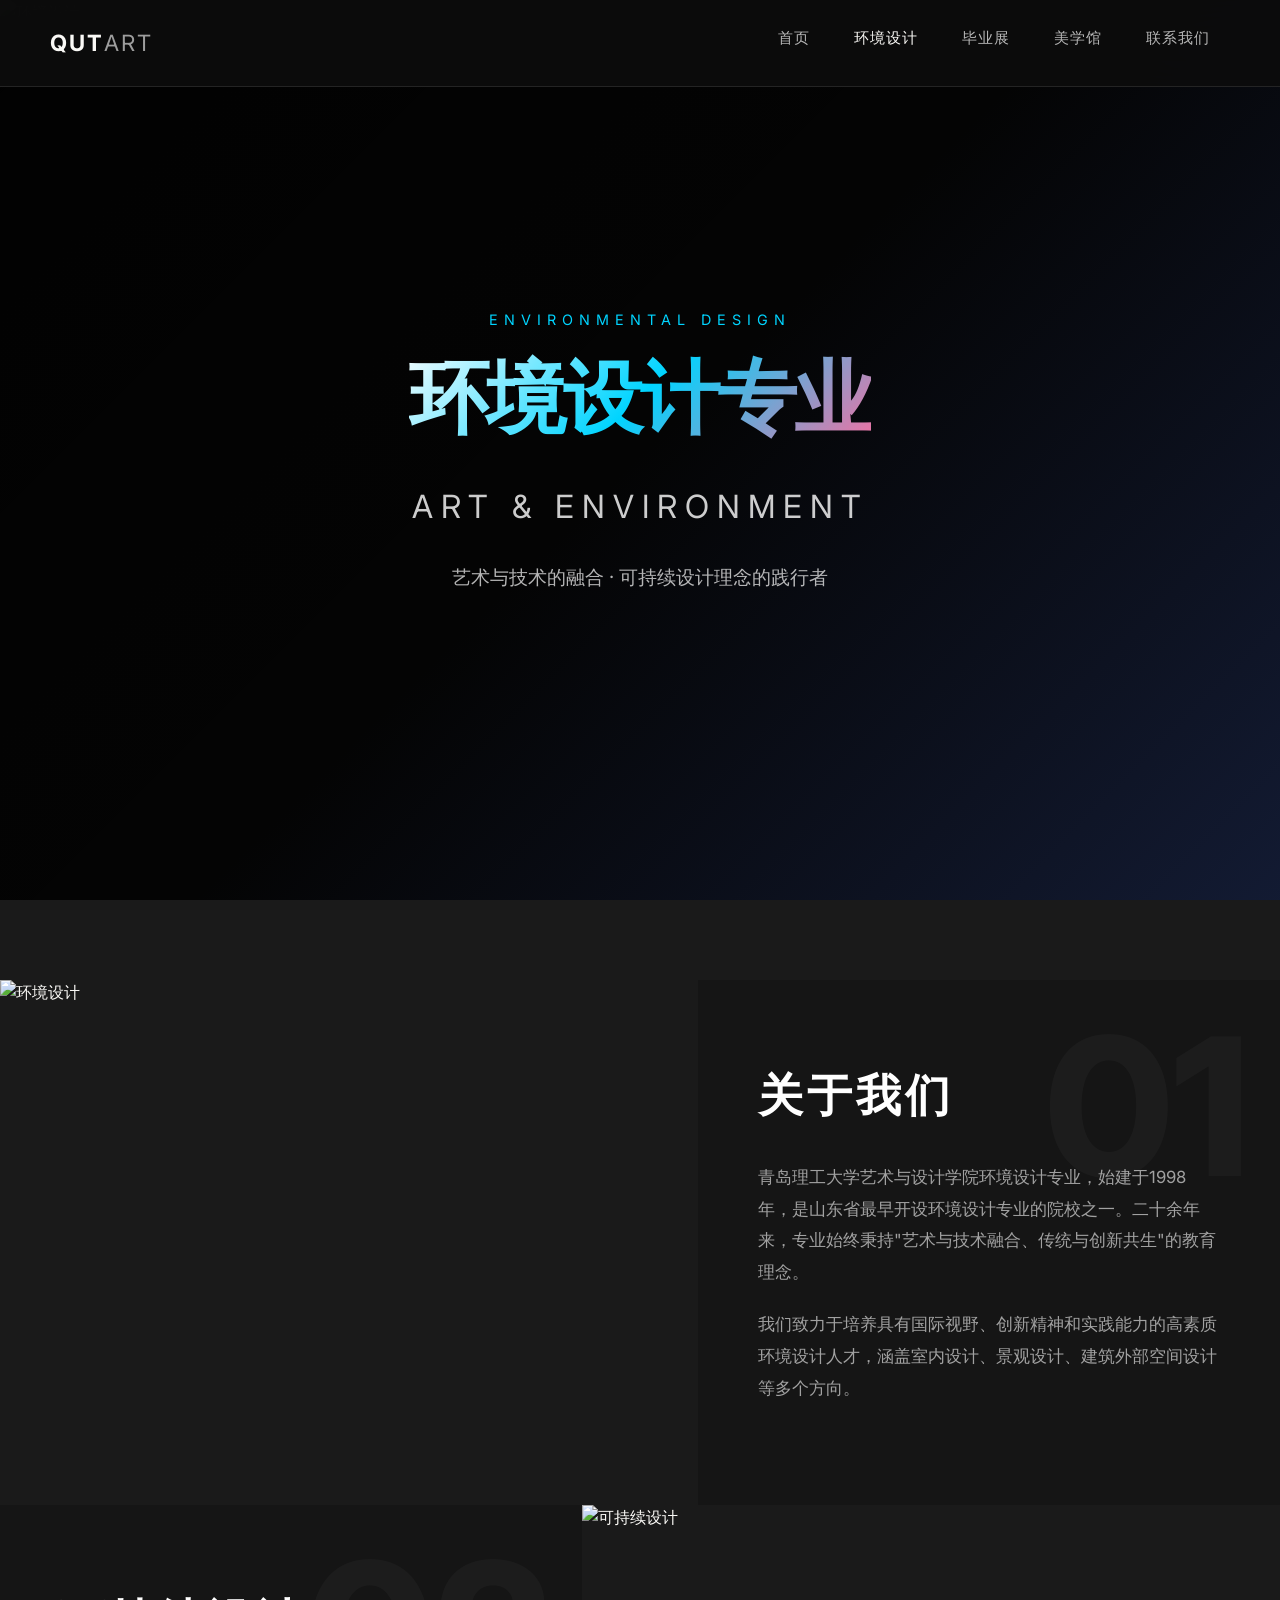
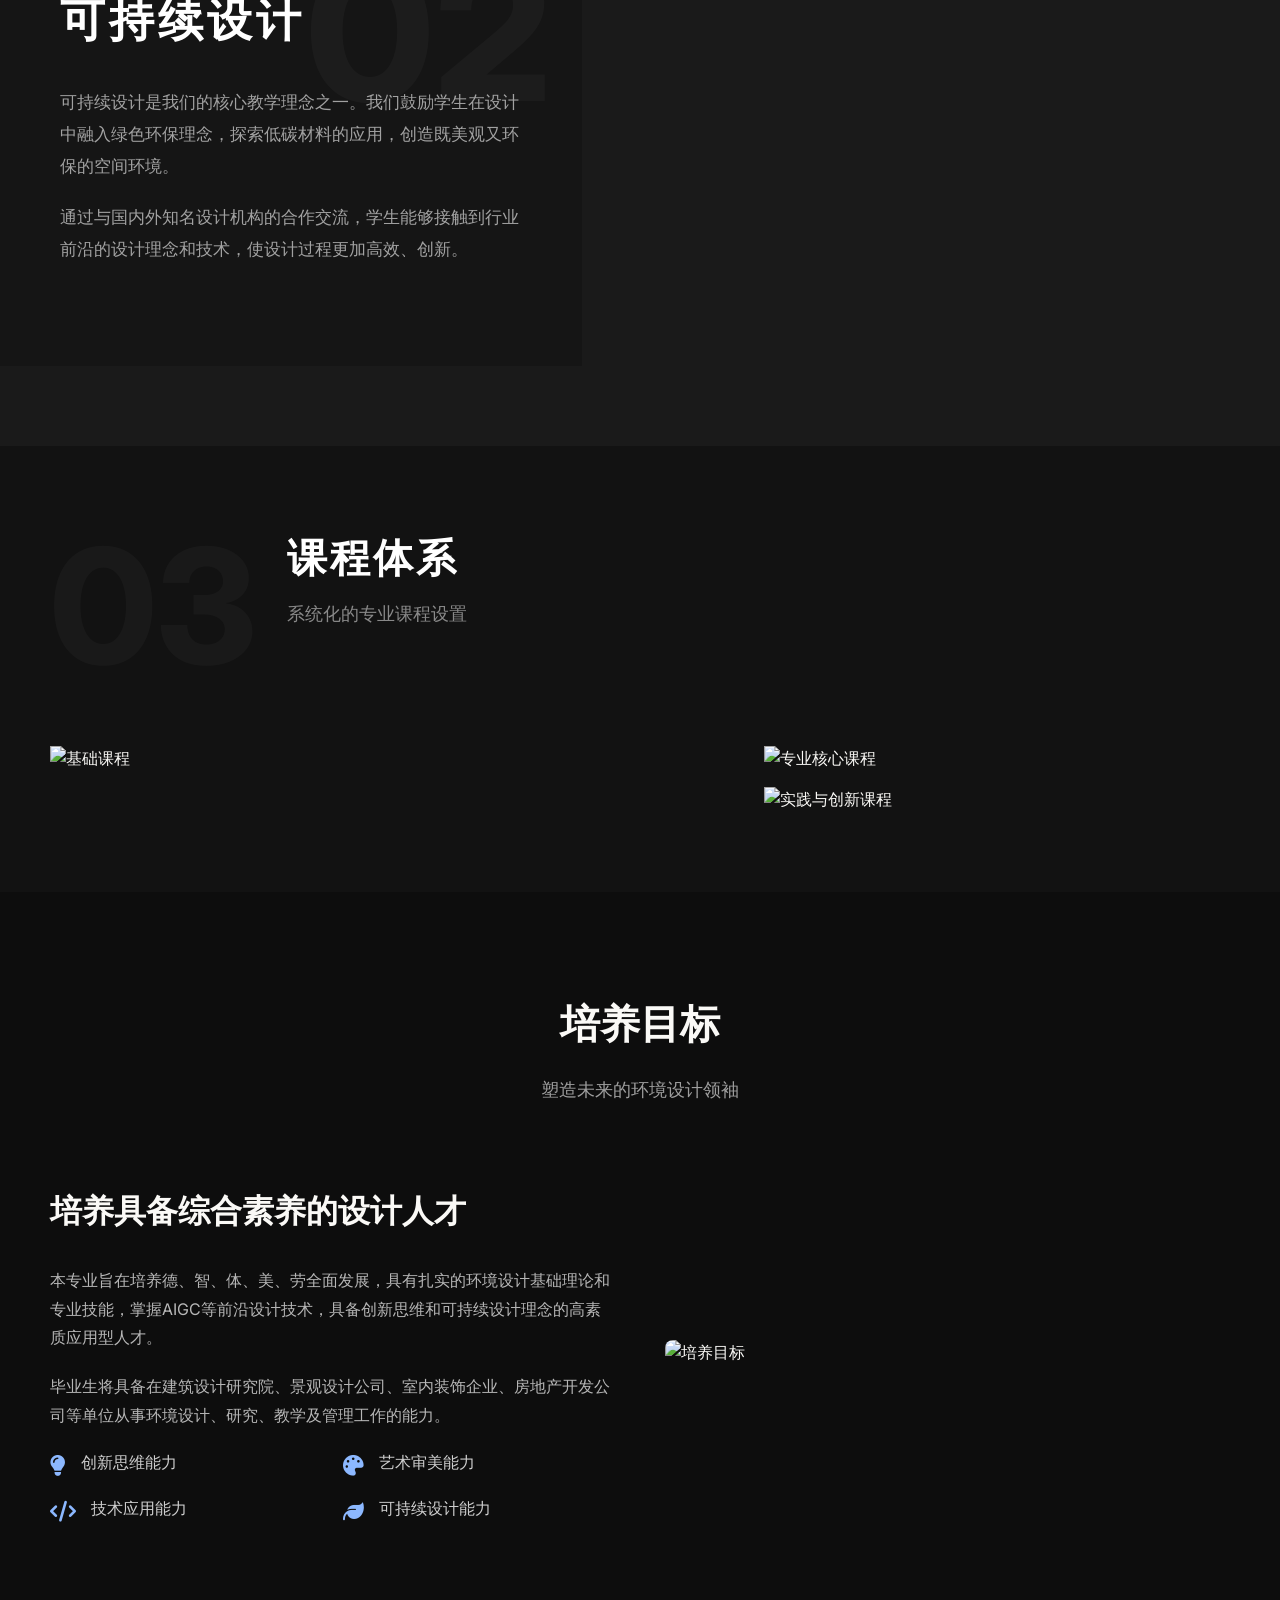
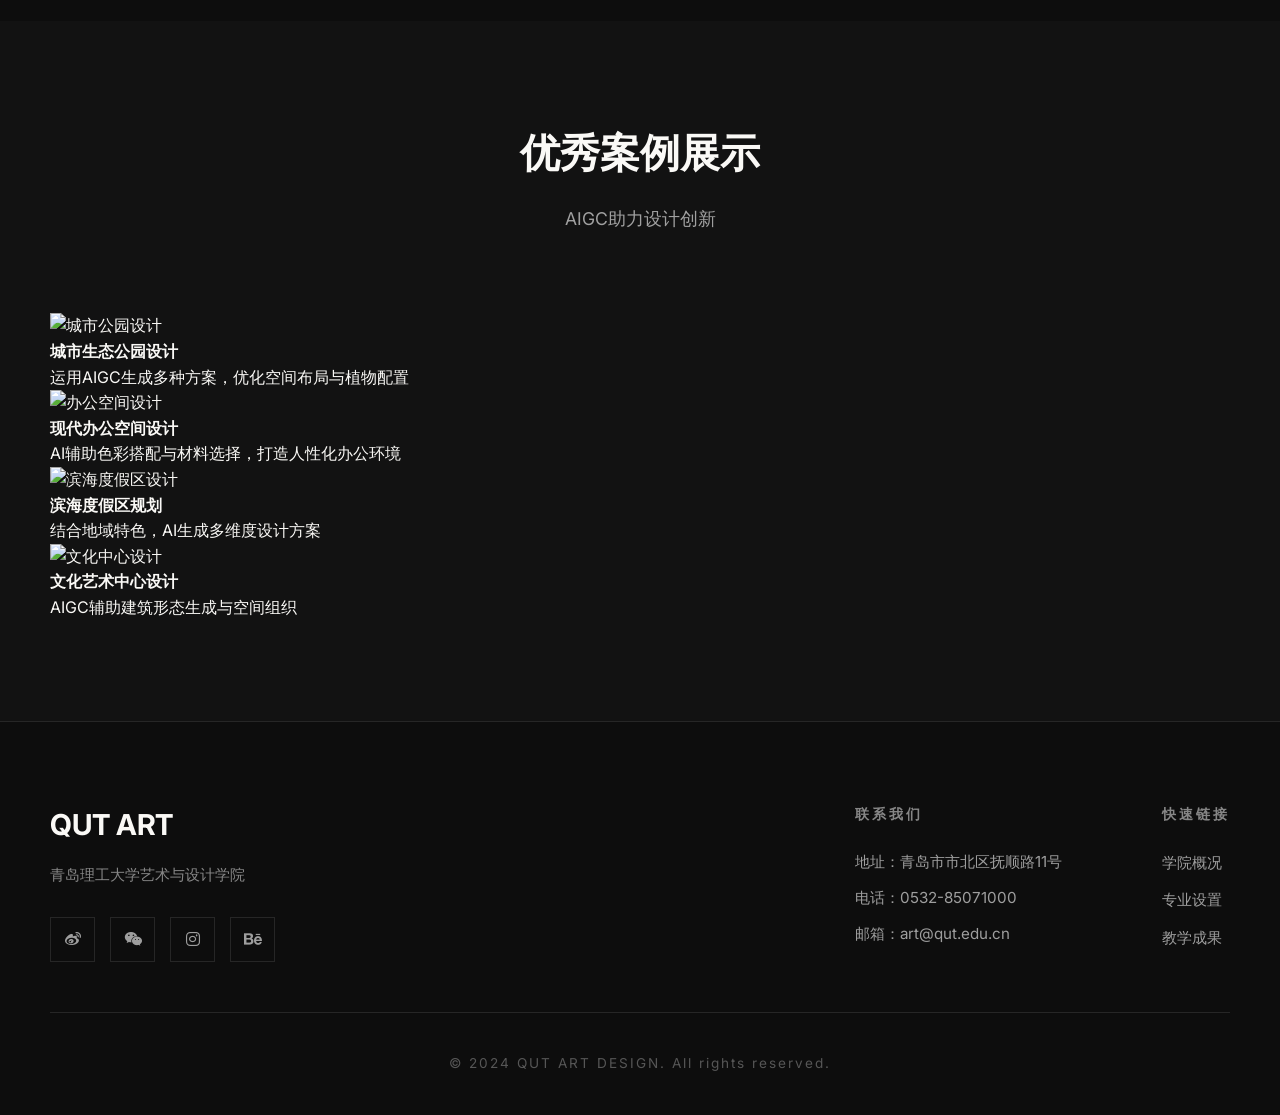
==== about-environment.html @ e10cc4b7 "Add files via upload" ====
<!DOCTYPE html>
<html lang="zh-CN">
<head>
    <meta charset="UTF-8">
    <meta name="viewport" content="width=device-width, initial-scale=1.0">
    <title>环境设计专业介绍 - 青岛理工大学艺术与设计学院</title>
    <link rel="stylesheet" href="style.css">
    <link href="https://fonts.googleapis.com/css2?family=Inter:wght@300;400;500;600;700;800&family=Noto+Serif+SC:wght@400;500;600;700&family=Playfair+Display:wght@400;500;600;700&display=swap" rel="stylesheet">
    <link rel="stylesheet" href="https://cdnjs.cloudflare.com/ajax/libs/font-awesome/6.4.0/css/all.min.css">
    <style>
        .hero-subpage {
            min-height: 100vh;
            position: relative;
            overflow: hidden;
            display: flex;
            align-items: center;
            justify-content: center;
        }
        
        .hero-subpage-bg {
            position: absolute;
            top: 0;
            left: 0;
            width: 100%;
            height: 100%;
        }
        
        .hero-subpage-bg img {
            width: 100%;
            height: 100%;
            object-fit: cover;
        }
        
        .hero-subpage-overlay {
            position: absolute;
            top: 0;
            left: 0;
            width: 100%;
            height: 100%;
            background: linear-gradient(135deg, rgba(0, 0, 0, 0.9) 0%, rgba(0, 0, 0, 0.7) 50%, rgba(20, 30, 60, 0.8) 100%);
        }
        
        .hero-subpage-content {
            position: relative;
            z-index: 2;
            text-align: center;
            padding: 150px 50px;
            animation: fadeInUp 1s ease-out;
        }
        
        @keyframes fadeInUp {
            from { opacity: 0; transform: translateY(30px); }
            to { opacity: 1; transform: translateY(0); }
        }
        
        .subpage-tag {
            font-size: 0.9rem;
            letter-spacing: 6px;
            color: #00d4ff;
            margin-bottom: 20px;
            text-transform: uppercase;
            animation: pulse 2s ease-in-out infinite;
        }
        
        @keyframes pulse {
            0%, 100% { opacity: 0.7; }
            50% { opacity: 1; }
        }
        
        .hero-subpage-content h1 {
            font-size: 5rem;
            font-weight: 800;
            margin-bottom: 20px;
            letter-spacing: -3px;
            background: linear-gradient(135deg, #ffffff 0%, #00d4ff 50%, #ff6b9d 100%);
            -webkit-background-clip: text;
            -webkit-text-fill-color: transparent;
            background-clip: text;
        }
        
        .hero-subpage-content h2 {
            font-size: 2rem;
            font-weight: 400;
            color: rgba(255, 255, 255, 0.8);
            margin-bottom: 30px;
            letter-spacing: 8px;
        }
        
        .hero-subpage-content p {
            font-size: 1.2rem;
            color: rgba(255, 255, 255, 0.7);
            max-width: 800px;
            margin: 0 auto;
        }
        
        .content-section {
            padding: 100px 50px;
            max-width: 1400px;
            margin: 0 auto;
        }
        
        .section-title {
            text-align: center;
            margin-bottom: 80px;
        }
        
        .section-title h2 {
            font-size: 2.5rem;
            font-weight: 700;
            margin-bottom: 20px;
        }
        
        .section-title p {
            color: rgba(255, 255, 255, 0.6);
            font-size: 1.1rem;
        }
        
        .about-section {
            padding: 80px 0;
            background: #1a1a1a;
        }
        
        .about-layout {
            display: grid;
            grid-template-columns: 1.2fr 1fr;
            gap: 0;
            align-items: stretch;
        }
        
        .about-layout.about-reverse {
            grid-template-columns: 1fr 1.2fr;
        }
        
        .about-image-left,
        .about-image-right {
            overflow: hidden;
        }
        
        .about-image-left img,
        .about-image-right img {
            width: 100%;
            height: 100%;
            object-fit: cover;
            transition: transform 0.6s ease;
        }
        
        .about-layout:hover .about-image-left img,
        .about-layout:hover .about-image-right img {
            transform: scale(1.05);
        }
        
        .about-content {
            display: flex;
            flex-direction: column;
            justify-content: center;
            padding: 80px 60px;
            background: #151515;
            position: relative;
        }
        
        .about-layout.about-reverse .about-content {
            grid-column: 1;
            grid-row: 1;
        }
        
        .about-layout.about-reverse .about-image-right {
            grid-column: 2;
            grid-row: 1;
        }
        
        .about-number {
            position: absolute;
            top: 30px;
            right: 30px;
            font-size: 12rem;
            font-weight: 800;
            color: rgba(255, 255, 255, 0.03);
            line-height: 1;
        }
        
        .about-content h2 {
            font-size: 2.8rem;
            font-weight: 700;
            letter-spacing: 4px;
            margin-bottom: 30px;
            color: #ffffff;
            text-transform: uppercase;
            position: relative;
            z-index: 1;
        }
        
        .about-content p {
            font-size: 1.05rem;
            line-height: 1.9;
            color: rgba(255, 255, 255, 0.6);
            margin-bottom: 20px;
            position: relative;
            z-index: 1;
        }
        
        .course-grid {
            display: grid;
            grid-template-columns: 1.1fr 0.9fr 1fr;
            grid-template-rows: auto;
            gap: 25px;
            margin-bottom: 80px;
            align-items: stretch;
        }
        
        .portfolio-section {
            padding: 80px 50px;
            background: #121212;
            max-width: 1600px;
            margin: 0 auto;
        }
        
        .portfolio-header {
            display: flex;
            align-items: flex-start;
            gap: 30px;
            margin-bottom: 60px;
        }
        
        .portfolio-number {
            font-size: 10rem;
            font-weight: 800;
            color: rgba(255, 255, 255, 0.03);
            line-height: 1;
        }
        
        .portfolio-title h2 {
            font-size: 2.5rem;
            font-weight: 700;
            letter-spacing: 3px;
            color: #ffffff;
            text-transform: uppercase;
            margin-bottom: 10px;
        }
        
        .portfolio-title p {
            color: rgba(255, 255, 255, 0.5);
            font-size: 1.1rem;
        }
        
        .portfolio-grid {
            display: grid;
            grid-template-columns: 1.5fr 1fr;
            grid-template-rows: 1fr 1fr;
            gap: 15px;
        }
        
        .portfolio-item {
            position: relative;
            overflow: hidden;
            cursor: pointer;
        }
        
        .portfolio-item img {
            width: 100%;
            height: 100%;
            object-fit: cover;
            transition: transform 0.6s ease;
        }
        
        .portfolio-item:hover img {
            transform: scale(1.1);
        }
        
        .portfolio-item-large {
            grid-row: span 2;
        }
        
        .portfolio-item-large img {
            height: 100%;
        }
        
        .portfolio-overlay {
            position: absolute;
            bottom: 0;
            left: 0;
            right: 0;
            padding: 30px;
            background: linear-gradient(transparent, rgba(0, 0, 0, 0.8));
            opacity: 0;
            transition: opacity 0.4s ease;
        }
        
        .portfolio-item:hover .portfolio-overlay {
            opacity: 1;
        }
        
        .portfolio-overlay h4 {
            font-size: 1.3rem;
            font-weight: 600;
            color: #ffffff;
            margin-bottom: 15px;
        }
        
        .portfolio-tags {
            display: flex;
            flex-wrap: wrap;
            gap: 10px;
        }
        
        .portfolio-tags span {
            background: rgba(255, 255, 255, 0.1);
            padding: 5px 15px;
            border-radius: 20px;
            font-size: 0.85rem;
            color: rgba(255, 255, 255, 0.8);
        }
        
        .course-card h4 {
            font-size: 1.3rem;
            font-weight: 600;
            margin-bottom: 15px;
            color: #8cb8ff;
        }
        
        .course-card ul {
            list-style: none;
            padding: 0;
        }
        
        .course-card li {
            padding: 8px 0;
            color: rgba(255, 255, 255, 0.6);
            font-size: 0.95rem;
        }
        
        .goals-section {
            display: grid;
            grid-template-columns: 1fr 1fr;
            gap: 50px;
            align-items: center;
        }
        
        .goals-img {
            border-radius: 8px;
            overflow: hidden;
        }
        
        .goals-img img {
            width: 100%;
            height: 400px;
            object-fit: cover;
        }
        
        .goals-content h3 {
            font-size: 2rem;
            font-weight: 700;
            margin-bottom: 30px;
        }
        
        .goals-content p {
            color: rgba(255, 255, 255, 0.7);
            line-height: 1.8;
            margin-bottom: 20px;
        }
        
        .feature-list {
            display: grid;
            grid-template-columns: repeat(2, 1fr);
            gap: 20px;
        }
        
        .feature-item {
            display: flex;
            align-items: flex-start;
            gap: 15px;
        }
        
        .feature-item i {
            color: #8cb8ff;
            font-size: 1.3rem;
            margin-top: 5px;
        }
        
        .feature-item span {
            color: rgba(255, 255, 255, 0.8);
            font-weight: 500;
        }
        
        @media (max-width: 1024px) {
            .course-grid {
                grid-template-columns: repeat(2, 1fr);
            }
            
            .goals-section {
                grid-template-columns: 1fr;
            }
        }
        
        @media (max-width: 768px) {
            .hero-subpage-content h1 {
                font-size: 2.5rem;
            }
            
            .course-grid {
                grid-template-columns: 1fr;
            }
            
            .feature-list {
                grid-template-columns: 1fr;
            }
        }
    </style>
</head>
<body>
    <nav id="navbar">
        <a href="index.html" class="logo">QUT<span>ART</span></a>
        <ul class="nav-links" id="navLinks">
            <li><a href="index.html">首页</a></li>
            <li><a href="about-environment.html" class="active">环境设计</a></li>
            <li><a href="graduation-exhibition.html">毕业展</a></li>
            <li><a href="tools-museum.html">美学馆</a></li>
            <li><a href="index.html#contact">联系我们</a></li>
        </ul>
        <div class="menu-toggle" id="menuToggle">
            <span></span><span></span><span></span>
        </div>
    </nav>

    <section class="hero-subpage">
        <div class="hero-subpage-bg">
            <img src="https://trae-api-cn.mchost.guru/api/ide/v1/text_to_image?prompt=Modern%20city%20skyline%20architecture%20minimalist%20blue%20orange%20gradient%20water%20reflection%20abstract%20wave%20lines%20futuristic%20urban%20landscape%20clean%20design&image_size=landscape_16_9" alt="环境设计">
            <div class="hero-subpage-overlay"></div>
        </div>
        <div class="hero-subpage-content">
            <span class="subpage-tag">ENVIRONMENTAL DESIGN</span>
            <h1>环境设计专业</h1>
            <h2>ART & ENVIRONMENT</h2>
            <p>艺术与技术的融合 · 可持续设计理念的践行者</p>
        </div>
    </section>

    <section class="about-section">
        <div class="about-layout">
            <div class="about-image-left scroll-reveal-left">
                <img src="https://trae-api-cn.mchost.guru/api/ide/v1/text_to_image?prompt=Modern%20minimalist%20interior%20design%20dark%20gray%20background%20elegant%20furniture%20professional%20studio&image_size=portrait_4_3" alt="环境设计">
            </div>
            <div class="about-content scroll-reveal-right">
                <span class="about-number">01</span>
                <h2>关于我们</h2>
                <p>青岛理工大学艺术与设计学院环境设计专业，始建于1998年，是山东省最早开设环境设计专业的院校之一。二十余年来，专业始终秉持"艺术与技术融合、传统与创新共生"的教育理念。</p>
                <p>我们致力于培养具有国际视野、创新精神和实践能力的高素质环境设计人才，涵盖室内设计、景观设计、建筑外部空间设计等多个方向。</p>
            </div>
        </div>
        
        <div class="about-layout about-reverse">
            <div class="about-content scroll-reveal-left">
                <span class="about-number">02</span>
                <h2>可持续设计</h2>
                <p>可持续设计是我们的核心教学理念之一。我们鼓励学生在设计中融入绿色环保理念，探索低碳材料的应用，创造既美观又环保的空间环境。</p>
                <p>通过与国内外知名设计机构的合作交流，学生能够接触到行业前沿的设计理念和技术，使设计过程更加高效、创新。</p>
            </div>
            <div class="about-image-right scroll-reveal-right">
                <img src="https://trae-api-cn.mchost.guru/api/ide/v1/text_to_image?prompt=Modern%20sustainable%20architecture%20green%20building%20eco%20friendly%20design%20minimalist%20dark%20background&image_size=portrait_4_3" alt="可持续设计">
            </div>
        </div>
    </section>
    
    <section class="portfolio-section">
        <div class="portfolio-header scroll-reveal">
            <span class="portfolio-number">03</span>
            <div class="portfolio-title">
                <h2>课程体系</h2>
                <p>系统化的专业课程设置</p>
            </div>
        </div>
        
        <div class="portfolio-grid">
            <div class="portfolio-item portfolio-item-large scroll-reveal-left">
                <img src="https://trae-api-cn.mchost.guru/api/ide/v1/text_to_image?prompt=Design%20studio%20creative%20workspace%20modern%20minimalist%20interior%20dark%20gray&image_size=landscape_4_3" alt="基础课程">
                <div class="portfolio-overlay">
                    <h4>基础课程模块</h4>
                    <div class="portfolio-tags">
                        <span>设计素描与色彩</span>
                        <span>构成设计</span>
                        <span>设计概论</span>
                    </div>
                </div>
            </div>
            <div class="portfolio-item scroll-reveal-right">
                <img src="https://trae-api-cn.mchost.guru/api/ide/v1/text_to_image?prompt=Modern%20interior%20design%20blueprint%20architecture%20professional%20dark%20background&image_size=square" alt="专业核心课程">
                <div class="portfolio-overlay">
                    <h4>专业核心课程</h4>
                </div>
            </div>
            <div class="portfolio-item scroll-reveal-right scroll-reveal-delay-1">
                <img src="https://trae-api-cn.mchost.guru/api/ide/v1/text_to_image?prompt=Design%20workshop%20team%20collaboration%20creative%20modern%20studio&image_size=square" alt="实践与创新课程">
                <div class="portfolio-overlay">
                    <h4>实践与创新课程</h4>
                </div>
            </div>
        </div>
    </section>
    
    <section class="content-section">
        <div class="section-title scroll-reveal">
            <h2>培养目标</h2>
            <p>塑造未来的环境设计领袖</p>
        </div>
        
        <div class="goals-section">
            <div class="goals-content scroll-reveal-left">
                <h3>培养具备综合素养的设计人才</h3>
                <p>本专业旨在培养德、智、体、美、劳全面发展，具有扎实的环境设计基础理论和专业技能，掌握AIGC等前沿设计技术，具备创新思维和可持续设计理念的高素质应用型人才。</p>
                <p>毕业生将具备在建筑设计研究院、景观设计公司、室内装饰企业、房地产开发公司等单位从事环境设计、研究、教学及管理工作的能力。</p>
                <div class="feature-list">
                    <div class="feature-item scroll-reveal scroll-reveal-delay-1">
                        <i class="fas fa-lightbulb"></i>
                        <span>创新思维能力</span>
                    </div>
                    <div class="feature-item scroll-reveal scroll-reveal-delay-2">
                        <i class="fas fa-palette"></i>
                        <span>艺术审美能力</span>
                    </div>
                    <div class="feature-item scroll-reveal scroll-reveal-delay-3">
                        <i class="fas fa-code"></i>
                        <span>技术应用能力</span>
                    </div>
                    <div class="feature-item scroll-reveal scroll-reveal-delay-4">
                        <i class="fas fa-leaf"></i>
                        <span>可持续设计能力</span>
                    </div>
                </div>
            </div>
            <div class="goals-img scroll-reveal-right">
                <img src="https://trae-api-cn.mchost.guru/api/ide/v1/text_to_image?prompt=Modern%20interior%20design%20showcase%20contemporary%20living%20space%20natural%20light%20plants%20minimalist%20furniture%20sustainable%20materials&image_size=landscape_4_3" alt="培养目标">
            </div>
        </div>
    </section>
    
    <section class="content-section" style="background: rgba(255, 255, 255, 0.02);">
        <div class="section-title scroll-reveal">
            <h2>优秀案例展示</h2>
            <p>AIGC助力设计创新</p>
        </div>
        
        <div class="works-grid">
            <div class="work-item">
                <img src="https://trae-api-cn.mchost.guru/api/ide/v1/text_to_image?prompt=Sustainable%20urban%20park%20design%20eco%20friendly%20landscape%20modern%20architecture%20green%20spaces%20community%20area&image_size=portrait_4_3" alt="城市公园设计">
                <div class="work-overlay">
                    <h4>城市生态公园设计</h4>
                    <p>运用AIGC生成多种方案，优化空间布局与植物配置</p>
                </div>
            </div>
            <div class="work-item">
                <img src="https://trae-api-cn.mchost.guru/api/ide/v1/text_to_image?prompt=Modern%20office%20interior%20design%20open%20concept%20workspace%20natural%20lighting%20biophilic%20design&image_size=landscape_4_3" alt="办公空间设计">
                <div class="work-overlay">
                    <h4>现代办公空间设计</h4>
                    <p>AI辅助色彩搭配与材料选择，打造人性化办公环境</p>
                </div>
            </div>
            <div class="work-item">
                <img src="https://trae-api-cn.mchost.guru/api/ide/v1/text_to_image?prompt=Coastal%20resort%20architecture%20beach%20front%20modern%20design%20sustainable%20tourism%20ocean%20view&image_size=portrait_4_3" alt="滨海度假区设计">
                <div class="work-overlay">
                    <h4>滨海度假区规划</h4>
                    <p>结合地域特色，AI生成多维度设计方案</p>
                </div>
            </div>
            <div class="work-item">
                <img src="https://trae-api-cn.mchost.guru/api/ide/v1/text_to_image?prompt=Cultural%20center%20architecture%20modern%20museum%20design%20geometric%20forms%20natural%20light%20public%20space&image_size=landscape_4_3" alt="文化中心设计">
                <div class="work-overlay">
                    <h4>文化艺术中心设计</h4>
                    <p>AIGC辅助建筑形态生成与空间组织</p>
                </div>
            </div>
        </div>
    </section>

    <footer id="contact">
        <div class="footer-content">
            <div class="footer-left">
                <h3>QUT ART</h3>
                <p>青岛理工大学艺术与设计学院</p>
                <div class="social-icons">
                    <a href="#"><i class="fab fa-weibo"></i></a>
                    <a href="#"><i class="fab fa-weixin"></i></a>
                    <a href="#"><i class="fab fa-instagram"></i></a>
                    <a href="#"><i class="fab fa-behance"></i></a>
                </div>
            </div>
            <div class="footer-right">
                <div class="footer-section">
                    <h4>联系我们</h4>
                    <p>地址：青岛市市北区抚顺路11号</p>
                    <p>电话：0532-85071000</p>
                    <p>邮箱：art@qut.edu.cn</p>
                </div>
                <div class="footer-section">
                    <h4>快速链接</h4>
                    <ul>
                        <li><a href="index.html#about">学院概况</a></li>
                        <li><a href="index.html#programs">专业设置</a></li>
                        <li><a href="index.html#works">教学成果</a></li>
                    </ul>
                </div>
            </div>
        </div>
        <div class="copyright">
            <p>&copy; 2024 QUT ART DESIGN. All rights reserved.</p>
        </div>
    </footer>

    <script src="script.js"></script>
</body>
</html>
---- style.css ----
:root {
    --primary-color: #1a1a1a;
    --secondary-color: #faf9f6;
    --accent-color: #ffffff;
    --dark-bg: #0d0d0d;
    --section-bg: #141414;
    --border-color: rgba(255, 255, 255, 0.1);
}

* {
    margin: 0;
    padding: 0;
    box-sizing: border-box;
}

html {
    scroll-behavior: smooth;
}

body {
    font-family: 'Inter', 'Helvetica Neue', sans-serif;
    background-color: var(--dark-bg);
    color: var(--secondary-color);
    line-height: 1.6;
    overflow-x: hidden;
}

nav {
    position: fixed;
    top: 0;
    left: 0;
    width: 100%;
    z-index: 1000;
    background: rgba(13, 13, 13, 0.9);
    backdrop-filter: blur(20px);
    -webkit-backdrop-filter: blur(20px);
    border-bottom: 1px solid var(--border-color);
}

nav .logo {
    float: left;
    padding: 25px 50px;
    font-size: 1.4rem;
    font-weight: 700;
    text-decoration: none;
    color: var(--secondary-color);
    letter-spacing: 2px;
}

nav .logo span {
    color: rgba(255, 255, 255, 0.6);
    font-weight: 400;
}

.nav-links {
    float: right;
    list-style: none;
    margin-right: 50px;
}

.nav-links li {
    display: inline-block;
    padding: 25px 20px;
}

.nav-links li a {
    text-decoration: none;
    color: rgba(255, 255, 255, 0.7);
    font-weight: 400;
    font-size: 0.95rem;
    letter-spacing: 1px;
    transition: color 0.3s ease;
}

.nav-links li a:hover,
.nav-links li a.active {
    color: var(--secondary-color);
}

.menu-toggle {
    display: none;
    float: right;
    padding: 25px;
    cursor: pointer;
}

.menu-toggle span {
    display: block;
    width: 25px;
    height: 2px;
    background: var(--secondary-color);
    margin: 6px 0;
    transition: all 0.3s ease;
}

.hero {
    min-height: 100vh;
    position: relative;
    overflow: hidden;
}

#heroCanvas {
    position: absolute;
    top: 0;
    left: 0;
    width: 100%;
    height: 100%;
    z-index: 1;
}

.hero-content {
    position: absolute;
    bottom: 120px;
    left: 50px;
    z-index: 2;
    max-width: 800px;
}

.hero-tag {
    display: block;
    font-size: 1.1rem;
    letter-spacing: 10px;
    color: rgba(255, 255, 255, 0.7);
    margin-bottom: 30px;
    text-transform: uppercase;
    font-weight: 600;
}

.hero-content h1 {
    font-size: 6rem;
    font-weight: 800;
    letter-spacing: -2px;
    line-height: 1.1;
    margin-bottom: 20px;
    color: var(--secondary-color);
}

/* 艺术标题样式 */
.artistic-title {
    display: inline-block;
    position: relative;
    margin-bottom: 25px;
}

.artistic-title span {
    display: inline-block;
    transition: all 0.4s cubic-bezier(0.175, 0.885, 0.32, 1.275);
    position: relative;
}

.char-1 {
    font-size: 6.5rem;
    font-weight: 900;
    transform: translateY(-15px);
    color: #ffffff;
    text-shadow: 0 0 40px rgba(255, 255, 255, 0.4);
}

.char-2 {
    font-size: 4.8rem;
    font-weight: 700;
    transform: translateY(10px);
    color: rgba(255, 255, 255, 0.95);
}

.char-3 {
    font-size: 3.8rem;
    font-weight: 600;
    transform: translateY(-8px);
    color: rgba(255, 255, 255, 0.9);
    margin: 0 3px;
}

.char-4 {
    font-size: 5.5rem;
    font-weight: 800;
    transform: translateY(12px);
    color: #ffffff;
    text-shadow: 0 0 30px rgba(255, 255, 255, 0.25);
}

.char-5 {
    font-size: 4.2rem;
    font-weight: 700;
    transform: translateY(-10px);
    color: rgba(255, 255, 255, 0.92);
}

.char-6 {
    font-size: 5rem;
    font-weight: 800;
    transform: translateY(8px);
    color: #ffffff;
}

.char-7 {
    font-size: 4rem;
    font-weight: 600;
    transform: translateY(-12px);
    color: rgba(255, 255, 255, 0.88);
    margin-left: 3px;
}

/* 悬停效果 */
.artistic-title:hover .char-1 {
    transform: translateY(-25px) scale(1.08);
}

.artistic-title:hover .char-2 {
    transform: translateY(0px) scale(1.05);
}

.artistic-title:hover .char-3 {
    transform: translateY(-18px) scale(1.06);
}

.artistic-title:hover .char-4 {
    transform: translateY(2px) scale(1.07);
}

.artistic-title:hover .char-5 {
    transform: translateY(-20px) scale(1.08);
}

.artistic-title:hover .char-6 {
    transform: translateY(-5px) scale(1.06);
}

.artistic-title:hover .char-7 {
    transform: translateY(-25px) scale(1.09);
}

.hero-content p {
    font-size: 1.2rem;
    color: rgba(255, 255, 255, 0.7);
    margin-bottom: 35px;
    letter-spacing: 4px;
    font-weight: 400;
    line-height: 1.8;
}

.hero-btn {
    display: inline-block;
    padding: 16px 50px;
    background: linear-gradient(135deg, rgba(255, 255, 255, 0.1) 0%, rgba(255, 255, 255, 0.05) 100%);
    border: 1px solid rgba(255, 255, 255, 0.3);
    color: var(--secondary-color);
    text-decoration: none;
    font-weight: 600;
    letter-spacing: 4px;
    transition: all 0.4s cubic-bezier(0.16, 1, 0.3, 1);
    text-transform: uppercase;
    font-size: 0.85rem;
    border-radius: 4px;
    position: relative;
    overflow: hidden;
    backdrop-filter: blur(10px);
    box-shadow: 
        0 4px 15px rgba(0, 0, 0, 0.2),
        inset 0 1px 0 rgba(255, 255, 255, 0.2);
}

.hero-btn::before {
    content: '';
    position: absolute;
    top: 0;
    left: -100%;
    width: 100%;
    height: 100%;
    background: linear-gradient(90deg, transparent, rgba(255, 255, 255, 0.2), transparent);
    transition: left 0.6s ease;
}

.hero-btn:hover::before {
    left: 100%;
}

.hero-btn:hover {
    background: linear-gradient(135deg, rgba(255, 255, 255, 0.2) 0%, rgba(255, 255, 255, 0.1) 100%);
    border-color: rgba(255, 255, 255, 0.6);
    transform: translateY(-3px) scale(1.02);
    box-shadow: 
        0 15px 40px rgba(0, 0, 0, 0.4),
        0 5px 15px rgba(0, 0, 0, 0.2),
        inset 0 1px 0 rgba(255, 255, 255, 0.3);
    letter-spacing: 5px;
}

.hero-btn:active {
    transform: translateY(-1px) scale(0.98);
    box-shadow: 
        0 8px 25px rgba(0, 0, 0, 0.3),
        inset 0 1px 0 rgba(255, 255, 255, 0.2);
}

.hero-number {
    position: absolute;
    right: 50px;
    bottom: 50px;
    font-size: 15rem;
    font-weight: 800;
    color: rgba(255, 255, 255, 0.03);
    letter-spacing: -10px;
    line-height: 1;
}

.about {
    display: grid;
    grid-template-columns: 1.2fr 1fr;
    gap: 0;
    background: var(--section-bg);
}

.about-img {
    position: relative;
    overflow: hidden;
}

.about-img img {
    width: 100%;
    height: 100%;
    object-fit: cover;
    min-height: 500px;
}

.about-content {
    padding: 100px 80px;
    display: flex;
    flex-direction: column;
    justify-content: center;
}

.section-number {
    font-size: 6rem;
    font-weight: 800;
    color: rgba(255, 255, 255, 0.05);
    line-height: 1;
    position: absolute;
    top: -20px;
    right: -20px;
}

.about-content h2 {
    font-size: 1rem;
    letter-spacing: 6px;
    color: rgba(255, 255, 255, 0.5);
    margin-bottom: 15px;
    text-transform: uppercase;
}

.about-content h3 {
    font-size: 2.5rem;
    font-weight: 700;
    margin-bottom: 30px;
    line-height: 1.2;
}

.about-content p {
    font-size: 1rem;
    color: rgba(255, 255, 255, 0.6);
    line-height: 1.8;
    margin-bottom: 20px;
}

.btn-outline {
    display: inline-block;
    padding: 12px 35px;
    border: 1px solid rgba(255, 255, 255, 0.3);
    color: var(--secondary-color);
    text-decoration: none;
    font-size: 0.9rem;
    letter-spacing: 2px;
    margin-top: 20px;
    transition: all 0.3s ease;
    text-transform: uppercase;
    width: fit-content;
}

.btn-outline:hover {
    background: rgba(255, 255, 255, 0.1);
    border-color: rgba(255, 255, 255, 0.6);
}

.stats {
    display: grid;
    grid-template-columns: repeat(4, 1fr);
    padding: 80px 50px;
    background: var(--dark-bg);
    border-top: 1px solid var(--border-color);
    border-bottom: 1px solid var(--border-color);
}

.stat-item {
    text-align: center;
}

.stat-item h4 {
    font-size: 3.5rem;
    font-weight: 800;
    color: var(--secondary-color);
    margin-bottom: 10px;
    line-height: 1;
}

.stat-item p {
    font-size: 0.95rem;
    color: rgba(255, 255, 255, 0.5);
    letter-spacing: 2px;
    text-transform: uppercase;
}

.programs {
    padding: 100px 50px;
    background: var(--section-bg);
}

.section-header {
    margin-bottom: 60px;
    position: relative;
}

.section-header .section-number {
    font-size: 12rem;
    top: -40px;
    right: 0;
}

.section-header h2 {
    font-size: 1rem;
    letter-spacing: 6px;
    color: rgba(255, 255, 255, 0.5);
    margin-bottom: 10px;
    text-transform: uppercase;
}

.section-header h3 {
    font-size: 2.2rem;
    font-weight: 700;
}

.programs-showcase {
    position: relative;
    padding: 60px 0 80px;
    overflow: visible;
}

.programs-carousel {
    display: flex;
    align-items: flex-end;
    justify-content: center;
    gap: 0;
    position: relative;
    width: 100%;
    max-width: 1200px;
    margin: 0 auto;
}

.program-slide {
    position: relative;
    transition: all 0.5s cubic-bezier(0.4, 0, 0.2, 1);
    cursor: pointer;
    background: transparent;
}

.program-slide:hover {
    z-index: 20;
}

.program-slide-inner {
    position: relative;
    overflow: hidden;
}

.program-slide-inner img {
    width: 100%;
    height: 100%;
    object-fit: cover;
    transition: transform 0.5s ease;
}

.program-slide:hover .program-slide-inner img {
    transform: scale(1.05);
}

.program-slide-overlay {
    position: absolute;
    top: 0;
    left: 0;
    width: 100%;
    height: 100%;
    background: linear-gradient(to bottom, transparent 70%, rgba(0, 0, 0, 0.5));
    pointer-events: none;
}

.program-slide-info {
    position: absolute;
    bottom: 60px;
    left: 20px;
    right: 20px;
    z-index: 5;
}

.program-slide-info h4 {
    font-family: 'Noto Serif SC', serif;
    font-size: 1.1rem;
    font-weight: 600;
    margin-bottom: 4px;
    color: var(--secondary-color);
}

.program-slide-info p {
    font-size: 0.78rem;
    color: rgba(255, 255, 255, 0.7);
    line-height: 1.4;
}

.program-center {
    width: 400px;
    height: 500px;
    z-index: 10;
    clip-path: polygon(
        0 0,
        100% 0,
        100% calc(100% - 60px),
        85% calc(100% - 30px),
        50% 100%,
        15% calc(100% - 30px),
        0 calc(100% - 60px)
    );
}

.program-center .program-slide-inner {
    height: 100%;
}

.program-left,
.program-right {
    width: 360px;
    height: 450px;
    z-index: 5;
}

.program-left .program-slide-inner,
.program-right .program-slide-inner {
    height: 100%;
}

.program-left {
    clip-path: polygon(
        0 0,
        100% 0,
        100% calc(100% - 40px),
        70% calc(100% - 20px),
        40% 100%,
        0 calc(100% - 50px)
    );
    transform: translateX(-10px);
}

.program-right {
    clip-path: polygon(
        0 0,
        100% 0,
        100% calc(100% - 50px),
        60% 100%,
        30% calc(100% - 20px),
        0 calc(100% - 40px)
    );
    transform: translateX(10px);
}

.programs-wave {
    position: absolute;
    bottom: 0;
    left: 0;
    width: 100%;
    height: 80px;
    background: url("data:image/svg+xml,%3Csvg xmlns='http://www.w3.org/2000/svg' viewBox='0 0 1440 320'%3E%3Cpath fill='%23141414' fill-opacity='1' d='M0,224L48,213.3C96,203,192,181,288,181.3C384,181,480,203,576,218.7C672,235,768,245,864,234.7C960,224,1056,192,1152,181.3C1248,171,1344,181,1392,186.7L1440,192L1440,320L1392,320C1344,320,1248,320,1152,320C1056,320,960,320,864,320C768,320,672,320,576,320C480,320,384,320,288,320C192,320,96,320,48,320L0,320Z'%3E%3C/path%3E%3C/svg%3E") no-repeat bottom center;
    background-size: cover;
}

.programs-footer {
    text-align: center;
    padding: 60px 30px 40px;
}

.programs-footer h3 {
    font-family: 'Noto Serif SC', serif;
    font-size: 2rem;
    font-weight: 400;
    color: var(--secondary-color);
    margin-bottom: 15px;
    position: relative;
    display: inline-block;
}

.programs-footer h3::after {
    content: '';
    position: absolute;
    bottom: -10px;
    left: 50%;
    transform: translateX(-50%);
    width: 80px;
    height: 2px;
    background: var(--secondary-color);
}

.programs-footer p {
    font-size: 1rem;
    color: rgba(255, 255, 255, 0.5);
    margin-top: 25px;
}

@media (max-width: 1024px) {
    .program-center {
        width: 320px;
        height: 420px;
        clip-path: polygon(
            0 0,
            100% 0,
            100% calc(100% - 50px),
            85% calc(100% - 25px),
            50% 100%,
            15% calc(100% - 25px),
            0 calc(100% - 50px)
        );
    }
    
    .program-left,
    .program-right {
        width: 280px;
        height: 380px;
    }
    
    .program-left {
        clip-path: polygon(
            0 0,
            100% 0,
            100% calc(100% - 35px),
            70% calc(100% - 18px),
            40% 100%,
            0 calc(100% - 45px)
        );
    }
    
    .program-right {
        clip-path: polygon(
            0 0,
            100% 0,
            100% calc(100% - 45px),
            60% 100%,
            30% calc(100% - 18px),
            0 calc(100% - 35px)
        );
    }
}

@media (max-width: 768px) {
    .programs-carousel {
        flex-direction: column;
        gap: 20px;
        align-items: center;
    }
    
    .program-center,
    .program-left,
    .program-right {
        width: 100%;
        max-width: 320px;
        height: 380px;
        transform: none !important;
        clip-path: polygon(
            0 0,
            100% 0,
            100% calc(100% - 40px),
            85% calc(100% - 20px),
            50% 100%,
            15% calc(100% - 20px),
            0 calc(100% - 40px)
        );
    }
    
    .programs-wave {
        height: 60px;
    }
    
    .programs-footer {
        padding: 50px 20px 30px;
    }
    
    .programs-footer h3 {
        font-size: 1.6rem;
    }
}

.works {
    padding: 100px 50px;
    background: var(--dark-bg);
}

.works-showcase {
    max-width: 1000px;
    margin: 0 auto;
    padding: 60px 0;
    position: relative;
}

.works-layer {
    display: flex;
    justify-content: center;
    align-items: center;
    gap: 40px;
    width: 100%;
}

.works-back-layer {
    z-index: 1;
    position: relative;
}

.works-front-layer {
    z-index: 2;
    position: absolute;
    top: 50%;
    left: 50%;
    transform: translate(-50%, -50%);
}

.work-card {
    position: relative;
    overflow: hidden;
    border-radius: 24px;
    box-shadow: 0 10px 30px rgba(0, 0, 0, 0.3);
    cursor: pointer;
    transition: all 0.4s cubic-bezier(0.4, 0, 0.2, 1);
}

.work-card:hover {
    transform: translateY(-8px) scale(1.02);
    box-shadow: 0 20px 40px rgba(0, 0, 0, 0.4);
}

.work-card img {
    width: 100%;
    height: 100%;
    object-fit: cover;
    transition: transform 0.5s ease;
}

.work-card:hover img {
    transform: scale(1.05);
}

.work-card-label {
    position: absolute;
    bottom: 15px;
    left: 15px;
    font-size: 0.85rem;
    font-weight: 600;
    color: var(--secondary-color);
    text-shadow: 0 2px 8px rgba(0, 0, 0, 0.5);
}

.works-back-layer .work-card {
    width: 340px;
    height: 400px;
}

.works-back-layer .work-card:nth-child(1) {
    margin-right: 100px;
}

.works-back-layer .work-card:nth-child(2) {
    margin-left: 100px;
}

.works-front-layer .work-card {
    width: 300px;
    height: 360px;
}

.works-front-layer .work-card:nth-child(1) {
    margin-right: 10px;
}

.works-front-layer .work-card:nth-child(2) {
    margin-left: 10px;
}

@media (max-width: 800px) {
    .works-showcase {
        padding: 40px 0;
    }
    
    .works-layer {
        position: static;
        transform: none;
        flex-direction: column;
        gap: 25px;
    }
    
    .works-back-layer,
    .works-front-layer {
        position: static;
        transform: none;
    }
    
    .works-back-layer .work-card,
    .works-front-layer .work-card {
        width: 100%;
        max-width: 280px;
        height: 320px;
        margin: 0 !important;
    }
    
    .works-front-layer {
        margin-top: -40px;
    }
    
    .works-front-layer .work-card {
        margin-top: -20px;
    }
}

.news {
    padding: 100px 50px;
    background: var(--section-bg);
}

.news-grid {
    display: grid;
    grid-template-columns: repeat(3, 1fr);
    gap: 40px;
    max-width: 1200px;
    margin: 0 auto;
}

.news-card {
    background: rgba(255, 255, 255, 0.03);
    border: 1px solid rgba(255, 255, 255, 0.1);
    overflow: hidden;
    transition: transform 0.3s ease;
}

.news-card:hover {
    transform: translateY(-8px);
    border-color: rgba(255, 255, 255, 0.2);
}

.news-img {
    position: relative;
    overflow: hidden;
    height: 200px;
}

.news-img img {
    width: 100%;
    height: 100%;
    object-fit: cover;
    transition: transform 0.5s ease;
}

.news-card:hover .news-img img {
    transform: scale(1.1);
}

.news-content {
    padding: 25px;
}

.news-date {
    font-size: 0.85rem;
    color: rgba(255, 255, 255, 0.4);
    letter-spacing: 2px;
    margin-bottom: 15px;
}

.news-card h4 {
    font-size: 1.3rem;
    font-weight: 600;
    margin-bottom: 15px;
    transition: color 0.3s ease;
}

.news-card:hover h4 {
    color: rgba(255, 255, 255, 0.7);
}

.news-card p {
    font-size: 0.95rem;
    color: rgba(255, 255, 255, 0.5);
    line-height: 1.6;
}

footer {
    background: var(--dark-bg);
    padding: 80px 50px 40px;
    border-top: 1px solid var(--border-color);
}

.footer-content {
    display: flex;
    justify-content: space-between;
    max-width: 1400px;
    margin: 0 auto;
    padding-bottom: 50px;
    border-bottom: 1px solid var(--border-color);
}

.footer-left h3 {
    font-size: 1.8rem;
    font-weight: 700;
    margin-bottom: 15px;
}

.footer-left p {
    font-size: 0.95rem;
    color: rgba(255, 255, 255, 0.5);
    margin-bottom: 30px;
}

.social-icons {
    display: flex;
    gap: 15px;
}

.social-icons a {
    width: 45px;
    height: 45px;
    border: 1px solid var(--border-color);
    display: flex;
    align-items: center;
    justify-content: center;
    color: rgba(255, 255, 255, 0.6);
    text-decoration: none;
    transition: all 0.3s ease;
}

.social-icons a:hover {
    background: rgba(255, 255, 255, 0.1);
    color: var(--secondary-color);
    border-color: rgba(255, 255, 255, 0.3);
}

.footer-right {
    display: flex;
    gap: 100px;
}

.footer-section h4 {
    font-size: 0.9rem;
    letter-spacing: 3px;
    color: rgba(255, 255, 255, 0.5);
    margin-bottom: 25px;
    text-transform: uppercase;
}

.footer-section p {
    font-size: 0.95rem;
    color: rgba(255, 255, 255, 0.6);
    margin-bottom: 12px;
}

.footer-section ul {
    list-style: none;
}

.footer-section ul li {
    margin-bottom: 12px;
}

.footer-section ul li a {
    font-size: 0.95rem;
    color: rgba(255, 255, 255, 0.6);
    text-decoration: none;
    transition: color 0.3s ease;
}

.footer-section ul li a:hover {
    color: var(--secondary-color);
}

.copyright {
    text-align: center;
    padding-top: 40px;
    color: rgba(255, 255, 255, 0.3);
    font-size: 0.85rem;
    letter-spacing: 2px;
}

/* 滚动动画 */
.scroll-reveal {
    opacity: 0;
    transform: translateY(60px);
    transition: all 0.8s cubic-bezier(0.16, 1, 0.3, 1);
}

.scroll-reveal.active {
    opacity: 1;
    transform: translateY(0);
}

.scroll-reveal-left {
    opacity: 0;
    transform: translateX(-80px);
    transition: all 0.8s cubic-bezier(0.16, 1, 0.3, 1);
}

.scroll-reveal-left.active {
    opacity: 1;
    transform: translateX(0);
}

.scroll-reveal-right {
    opacity: 0;
    transform: translateX(80px);
    transition: all 0.8s cubic-bezier(0.16, 1, 0.3, 1);
}

.scroll-reveal-right.active {
    opacity: 1;
    transform: translateX(0);
}

.scroll-reveal-scale {
    opacity: 0;
    transform: scale(0.8);
    transition: all 0.8s cubic-bezier(0.16, 1, 0.3, 1);
}

.scroll-reveal-scale.active {
    opacity: 1;
    transform: scale(1);
}

.scroll-reveal-delay-1 { transition-delay: 0.1s; }
.scroll-reveal-delay-2 { transition-delay: 0.2s; }
.scroll-reveal-delay-3 { transition-delay: 0.3s; }
.scroll-reveal-delay-4 { transition-delay: 0.4s; }

@media (max-width: 1024px) {
    .hero-content h1 {
        font-size: 4rem;
    }
    
    .hero-number {
        font-size: 10rem;
    }
    
    .about {
        grid-template-columns: 1fr;
    }
    
    .about-content {
        padding: 60px 50px;
    }
    
    .footer-right {
        gap: 50px;
    }
}

@media (max-width: 768px) {
    .nav-links {
        position: fixed;
        top: 70px;
        left: -100%;
        width: 100%;
        height: calc(100vh - 70px);
        background: rgba(13, 13, 13, 0.98);
        flex-direction: column;
        text-align: center;
        transition: left 0.3s ease;
        margin: 0;
        padding-top: 50px;
        z-index: 1001;
    }

    .nav-links.active {
        left: 0;
    }

    .nav-links li {
        display: block;
        padding: 20px 0;
    }

    .menu-toggle {
        display: block;
    }

    .hero-content {
        padding: 150px 30px 80px;
    }
    
    .hero-content h1 {
        font-size: 3rem;
    }
    
    .hero-number {
        display: none;
    }
    
    .stats {
        grid-template-columns: repeat(2, 1fr);
        gap: 30px;
    }
    
    .news-grid {
        grid-template-columns: 1fr;
    }
    
    .footer-content {
        flex-direction: column;
        gap: 50px;
    }
    
    .footer-right {
        gap: 50px;
    }
}

@media (max-width: 480px) {
    nav .logo {
        padding: 20px 25px;
        font-size: 1.2rem;
    }
    
    .hero-content {
        padding: 120px 25px 60px;
    }
    
    .hero-content h1 {
        font-size: 2.2rem;
    }
    
    .about-content {
        padding: 40px 25px;
    }
    
    .about-content h3 {
        font-size: 1.8rem;
    }
    
    .stats {
        grid-template-columns: 1fr;
    }
    
    .carousel-track {
        transform: perspective(1000px) rotateY(0deg);
    }
    
    .carousel-item {
        width: 200px;
        margin: 0 10px;
    }
}

.gallery-section {
    padding: 100px 50px;
    background: var(--dark-bg);
    overflow: hidden;
}

.gallery-header {
    text-align: center;
    margin-bottom: 80px;
}

.gallery-header h2 {
    font-family: 'Noto Serif SC', serif;
    font-size: 2.5rem;
    font-weight: 400;
    color: var(--secondary-color);
    margin-bottom: 15px;
}

.gallery-header p {
    color: rgba(255, 255, 255, 0.6);
    font-size: 1.1rem;
}

.carousel-container {
    position: relative;
    width: 100%;
    height: 600px;
    display: flex;
    align-items: center;
    justify-content: center;
    perspective: 1500px;
    overflow: visible;
}

.carousel-btn {
    position: absolute;
    top: 50%;
    transform: translateY(-50%);
    width: 60px;
    height: 60px;
    background: rgba(255, 255, 255, 0.1);
    border: 1px solid rgba(255, 255, 255, 0.2);
    border-radius: 50%;
    color: var(--secondary-color);
    font-size: 1.5rem;
    cursor: pointer;
    z-index: 100;
    display: flex;
    align-items: center;
    justify-content: center;
    transition: all 0.3s ease;
    backdrop-filter: blur(10px);
}

.carousel-btn:hover {
    background: rgba(255, 255, 255, 0.2);
    transform: translateY(-50%) scale(1.1);
}

.carousel-prev {
    left: 30px;
}

.carousel-next {
    right: 30px;
}

.carousel-track {
    position: relative;
    width: 100%;
    height: 100%;
    display: flex;
    align-items: center;
    justify-content: center;
    transform-style: preserve-3d;
    transition: transform 0.8s cubic-bezier(0.4, 0, 0.2, 1);
}

.carousel-item {
    position: absolute;
    width: 320px;
    height: 480px;
    margin: 0 15px;
    border-radius: 12px;
    overflow: hidden;
    box-shadow: 0 20px 60px rgba(0, 0, 0, 0.5);
    transition: all 0.8s cubic-bezier(0.4, 0, 0.2, 1);
    cursor: pointer;
}

.carousel-item img {
    width: 100%;
    height: 100%;
    object-fit: cover;
    transition: transform 0.5s ease;
}

.carousel-item:hover img {
    transform: scale(1.05);
}

.carousel-item-info {
    position: absolute;
    bottom: 0;
    left: 0;
    right: 0;
    padding: 25px;
    background: linear-gradient(to top, rgba(0, 0, 0, 0.9), rgba(0, 0, 0, 0));
    opacity: 0;
    transform: translateY(20px);
    transition: all 0.4s ease;
}

.carousel-item:hover .carousel-item-info {
    opacity: 1;
    transform: translateY(0);
}

.carousel-item-info .carousel-category {
    display: inline-block;
    padding: 6px 15px;
    background: rgba(255, 255, 255, 0.15);
    border-radius: 20px;
    font-size: 0.85rem;
    color: rgba(255, 255, 255, 0.9);
    margin-bottom: 10px;
}

.carousel-item-info h3 {
    font-family: 'Noto Serif SC', serif;
    font-size: 1.4rem;
    color: var(--secondary-color);
    margin-bottom: 8px;
}

.carousel-item-info p {
    font-size: 0.95rem;
    color: rgba(255, 255, 255, 0.7);
}

.carousel-item.active {
    transform: translateZ(0) scale(1);
    z-index: 10;
    box-shadow: 0 30px 80px rgba(0, 0, 0, 0.6);
}

.carousel-item.prev {
    transform: translateX(-400px) translateZ(-200px) rotateY(20deg) scale(0.8);
    opacity: 0.7;
    z-index: 5;
}

.carousel-item.next {
    transform: translateX(400px) translateZ(-200px) rotateY(-20deg) scale(0.8);
    opacity: 0.7;
    z-index: 5;
}

.carousel-item.far-prev {
    transform: translateX(-600px) translateZ(-400px) rotateY(30deg) scale(0.6);
    opacity: 0.4;
    z-index: 1;
}

.carousel-item.far-next {
    transform: translateX(600px) translateZ(-400px) rotateY(-30deg) scale(0.6);
    opacity: 0.4;
    z-index: 1;
}

.carousel-dots {
    position: absolute;
    bottom: 20px;
    left: 50%;
    transform: translateX(-50%);
    display: flex;
    gap: 12px;
    z-index: 100;
}

.carousel-dots .dot {
    width: 12px;
    height: 12px;
    border-radius: 50%;
    background: rgba(255, 255, 255, 0.3);
    cursor: pointer;
    transition: all 0.3s ease;
}

.carousel-dots .dot.active {
    width: 35px;
    border-radius: 6px;
    background: var(--secondary-color);
}

@media (max-width: 1024px) {
    .carousel-container {
        height: 500px;
    }
    
    .carousel-item {
        width: 250px;
        height: 380px;
    }
    
    .carousel-item.prev {
        transform: translateX(-320px) translateZ(-150px) rotateY(15deg) scale(0.8);
    }
    
    .carousel-item.next {
        transform: translateX(320px) translateZ(-150px) rotateY(-15deg) scale(0.8);
    }
    
    .carousel-item.far-prev {
        transform: translateX(-480px) translateZ(-300px) rotateY(25deg) scale(0.6);
    }
    
    .carousel-item.far-next {
        transform: translateX(480px) translateZ(-300px) rotateY(-25deg) scale(0.6);
    }
}

@media (max-width: 768px) {
    .gallery-section {
        padding: 60px 30px;
    }
    
    .carousel-container {
        height: 450px;
    }
    
    .carousel-item {
        width: 200px;
        height: 300px;
    }
    
    .carousel-item.prev,
    .carousel-item.next {
        transform: translateX(-100px) translateZ(-50px) rotateY(5deg) scale(0.9);
    }
    
    .carousel-item.next {
        transform: translateX(100px) translateZ(-50px) rotateY(-5deg) scale(0.9);
    }
    
    .carousel-item.far-prev,
    .carousel-item.far-next {
        display: none;
    }
    
    .carousel-btn {
        width: 50px;
        height: 50px;
        font-size: 1.2rem;
    }
    
    .carousel-prev {
        left: 15px;
    }
    
    .carousel-next {
        right: 15px;
    }
}
    
    .section-header .section-number {
        font-size: 8rem;
    }
}
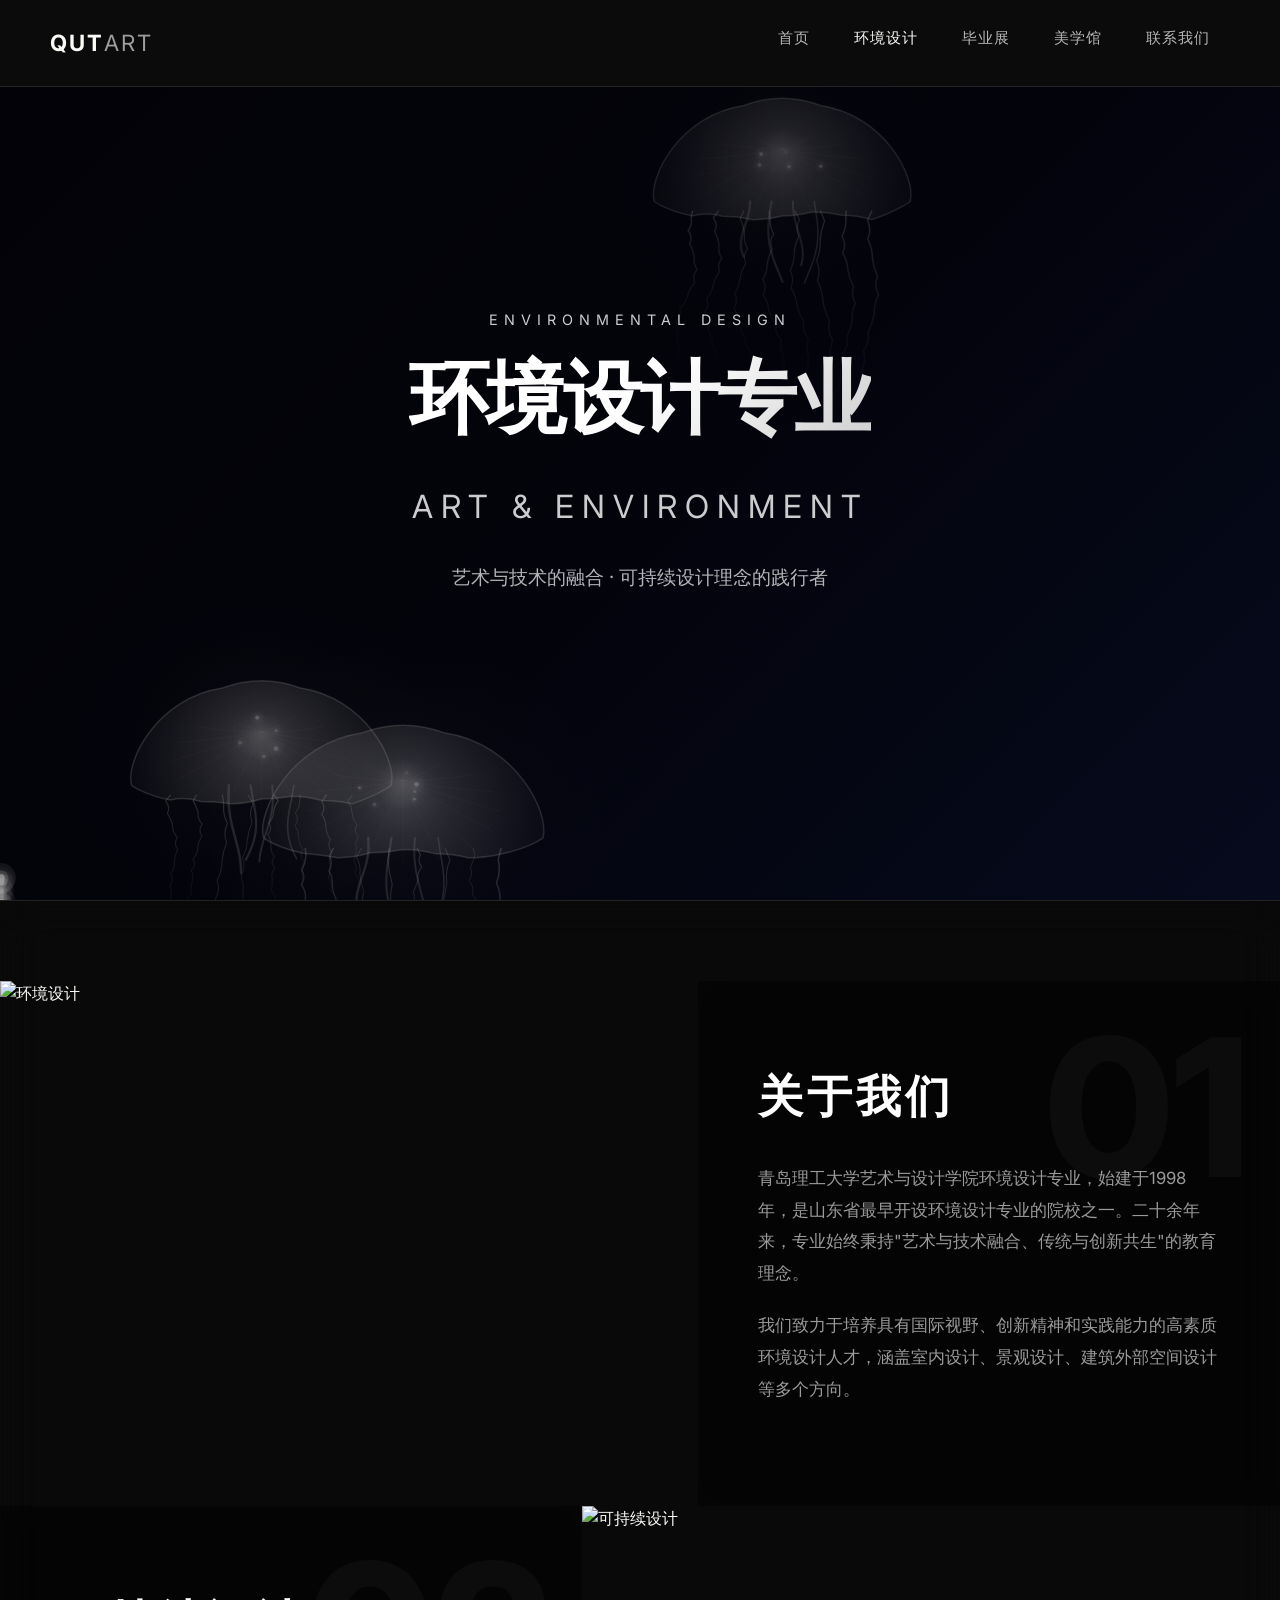
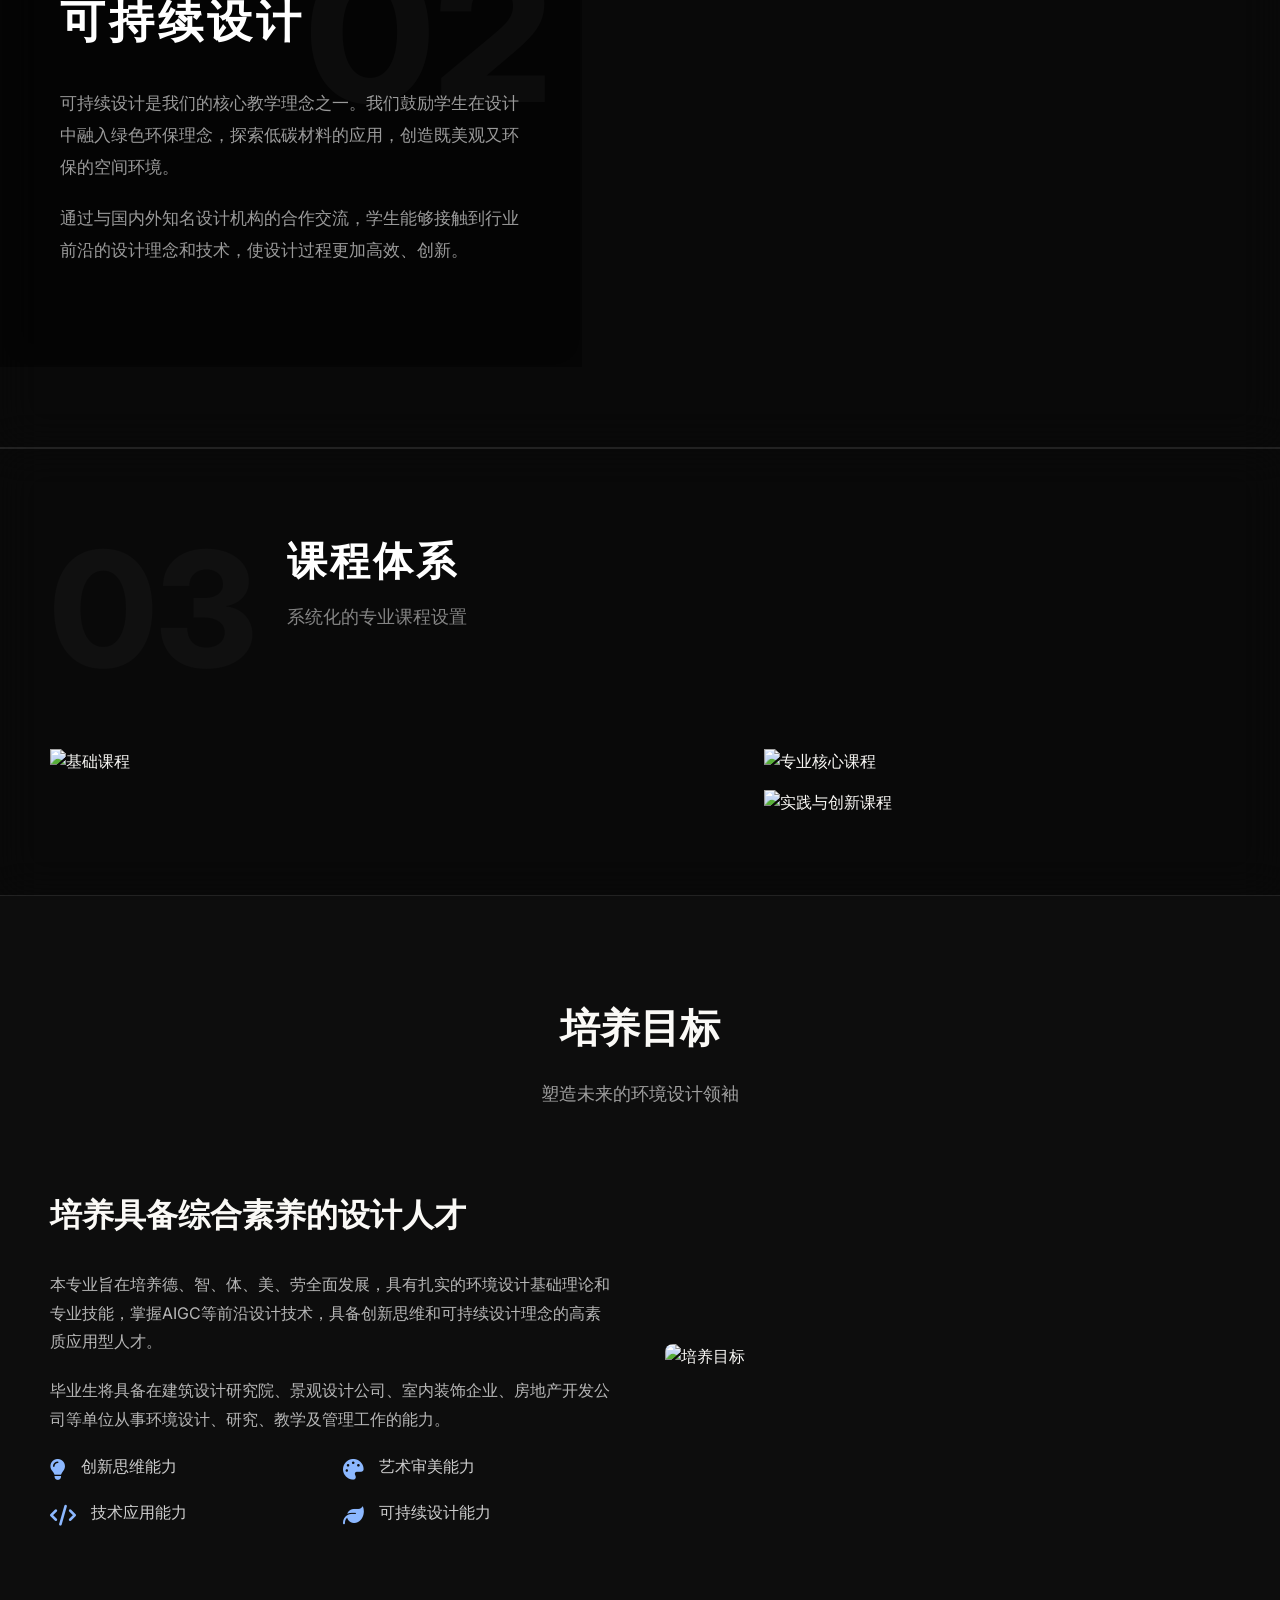
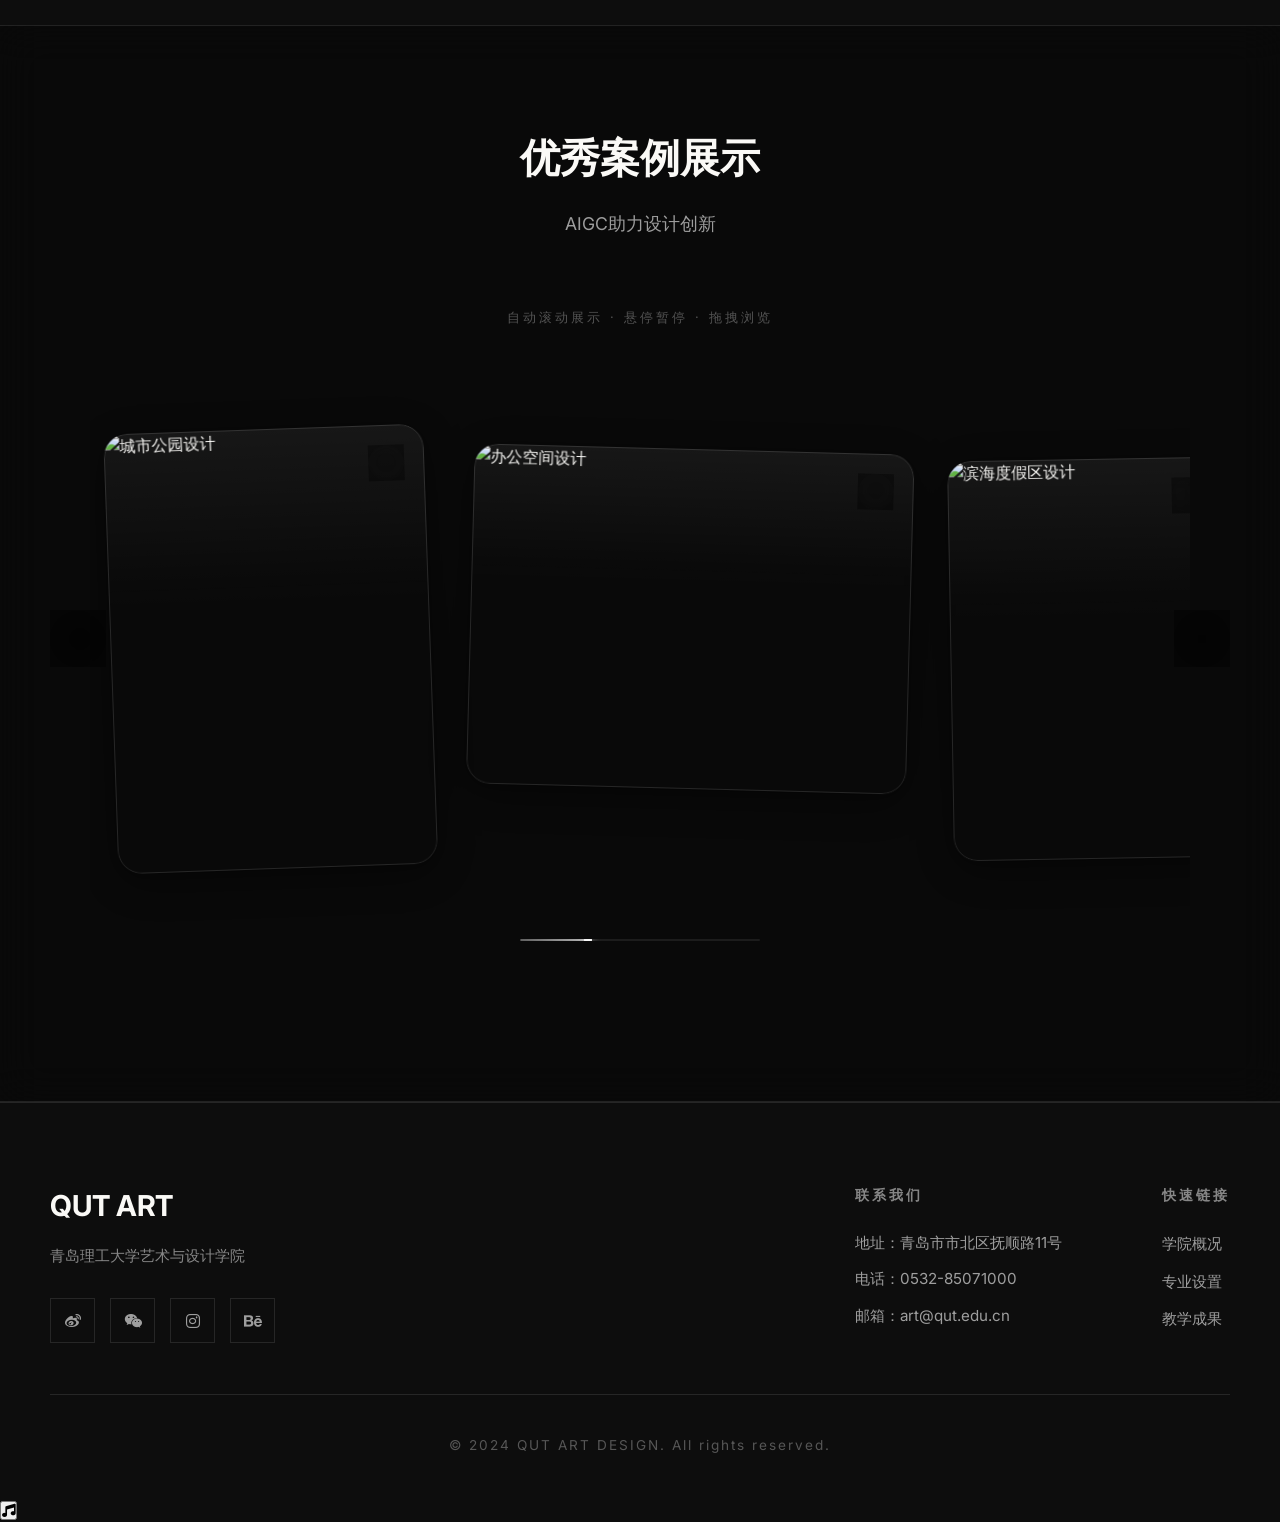
==== commit 57f9e6e5: "Add files via upload" ====
--- a/about-environment.html
+++ b/about-environment.html
@@ -15,6 +15,7 @@
             display: flex;
             align-items: center;
             justify-content: center;
+            background: #050510;
         }
         
         .hero-subpage-bg {
@@ -23,12 +24,21 @@
             left: 0;
             width: 100%;
             height: 100%;
-        }
-        
-        .hero-subpage-bg img {
+            z-index: 0;
+        }
+
+        .hero-subpage-bg canvas {
+            position: absolute;
+            top: 0;
+            left: 0;
+            display: block;
             width: 100%;
             height: 100%;
-            object-fit: cover;
+            z-index: 1;
+        }
+        
+        .hero-subpage-bg img {
+            display: none;
         }
         
         .hero-subpage-overlay {
@@ -37,7 +47,8 @@
             left: 0;
             width: 100%;
             height: 100%;
-            background: linear-gradient(135deg, rgba(0, 0, 0, 0.9) 0%, rgba(0, 0, 0, 0.7) 50%, rgba(20, 30, 60, 0.8) 100%);
+            background: linear-gradient(135deg, rgba(0, 0, 0, 0.5) 0%, rgba(0, 0, 0, 0.3) 50%, rgba(10, 20, 50, 0.4) 100%);
+            z-index: 2;
         }
         
         .hero-subpage-content {
@@ -56,7 +67,7 @@
         .subpage-tag {
             font-size: 0.9rem;
             letter-spacing: 6px;
-            color: #00d4ff;
+            color: rgba(255, 255, 255, 0.8);
             margin-bottom: 20px;
             text-transform: uppercase;
             animation: pulse 2s ease-in-out infinite;
@@ -72,7 +83,7 @@
             font-weight: 800;
             margin-bottom: 20px;
             letter-spacing: -3px;
-            background: linear-gradient(135deg, #ffffff 0%, #00d4ff 50%, #ff6b9d 100%);
+            background: linear-gradient(135deg, #ffffff 0%, #ffffff 50%, rgba(255, 255, 255, 0.8) 100%);
             -webkit-background-clip: text;
             -webkit-text-fill-color: transparent;
             background-clip: text;
@@ -117,7 +128,11 @@
         
         .about-section {
             padding: 80px 0;
-            background: #1a1a1a;
+            background: rgba(0, 0, 0, 0.3);
+            backdrop-filter: blur(20px) saturate(150%);
+            -webkit-backdrop-filter: blur(20px) saturate(150%);
+            border-top: 1px solid rgba(255, 255, 255, 0.1);
+            border-bottom: 1px solid rgba(255, 255, 255, 0.1);
         }
         
         .about-layout {
@@ -154,7 +169,9 @@
             flex-direction: column;
             justify-content: center;
             padding: 80px 60px;
-            background: #151515;
+            background: rgba(0, 0, 0, 0.35);
+            backdrop-filter: blur(16px) saturate(140%);
+            -webkit-backdrop-filter: blur(16px) saturate(140%);
             position: relative;
         }
         
@@ -209,7 +226,11 @@
         
         .portfolio-section {
             padding: 80px 50px;
-            background: #121212;
+            background: rgba(0, 0, 0, 0.3);
+            backdrop-filter: blur(20px) saturate(150%);
+            -webkit-backdrop-filter: blur(20px) saturate(150%);
+            border-top: 1px solid rgba(255, 255, 255, 0.1);
+            border-bottom: 1px solid rgba(255, 255, 255, 0.1);
             max-width: 1600px;
             margin: 0 auto;
         }
@@ -399,10 +420,287 @@
             .course-grid {
                 grid-template-columns: 1fr;
             }
-            
-            .feature-list {
-                grid-template-columns: 1fr;
-            }
+        }
+
+        .showcase-scroll-wrapper {
+            position: relative;
+            padding: 0 40px;
+            margin-bottom: 0;
+        }
+
+        .showcase-scroll-track {
+            display: flex;
+            align-items: center;
+            gap: 40px;
+            overflow-x: auto;
+            scroll-behavior: smooth;
+            padding: 60px 20px 80px;
+            -ms-overflow-style: none;
+            scrollbar-width: none;
+            scroll-snap-type: x proximity;
+        }
+
+        .showcase-scroll-track::-webkit-scrollbar {
+            display: none;
+        }
+
+        .showcase-card {
+            flex: 0 0 auto;
+            position: relative;
+            border-radius: 24px;
+            overflow: hidden;
+            cursor: pointer;
+            box-shadow:
+                0 10px 40px rgba(0, 0, 0, 0.4),
+                0 2px 10px rgba(0, 0, 0, 0.2);
+            transition: transform 0.6s cubic-bezier(0.23, 1, 0.32, 1), box-shadow 0.6s cubic-bezier(0.23, 1, 0.32, 1);
+            will-change: transform;
+        }
+
+        .showcase-card::before {
+            content: '';
+            position: absolute;
+            inset: 0;
+            border-radius: 24px;
+            border: 1px solid rgba(255, 255, 255, 0.12);
+            z-index: 2;
+            pointer-events: none;
+            transition: border-color 0.4s ease;
+        }
+
+        .showcase-card::after {
+            content: '';
+            position: absolute;
+            top: 0;
+            left: 0;
+            right: 0;
+            height: 40%;
+            background: linear-gradient(180deg, rgba(255, 255, 255, 0.06) 0%, transparent 100%);
+            border-radius: 24px 24px 0 0;
+            z-index: 2;
+            pointer-events: none;
+        }
+
+        .showcase-card:hover {
+            transform: translateY(-16px) rotate(0deg) scale(1.04) !important;
+            box-shadow:
+                0 30px 60px rgba(0, 0, 0, 0.5),
+                0 0 40px rgba(255, 255, 255, 0.06);
+            z-index: 10;
+        }
+
+        .showcase-card:hover::before {
+            border-color: rgba(255, 255, 255, 0.3);
+        }
+
+        .showcase-card img {
+            width: 100%;
+            height: 100%;
+            object-fit: cover;
+            transition: transform 0.8s cubic-bezier(0.23, 1, 0.32, 1);
+        }
+
+        .showcase-card:hover img {
+            transform: scale(1.12);
+        }
+
+        /* Artistic staggered sizes */
+        .showcase-card-1 {
+            width: 320px;
+            height: 440px;
+            transform: rotate(-2deg) translateY(20px);
+        }
+
+        .showcase-card-2 {
+            width: 440px;
+            height: 340px;
+            transform: rotate(1.5deg) translateY(-10px);
+        }
+
+        .showcase-card-3 {
+            width: 280px;
+            height: 400px;
+            transform: rotate(-1deg) translateY(30px);
+        }
+
+        .showcase-card-4 {
+            width: 460px;
+            height: 360px;
+            transform: rotate(2deg) translateY(-5px);
+        }
+
+        .showcase-card-5 {
+            width: 300px;
+            height: 460px;
+            transform: rotate(-1.5deg) translateY(15px);
+        }
+
+        .showcase-card-6 {
+            width: 420px;
+            height: 350px;
+            transform: rotate(1deg) translateY(-20px);
+        }
+
+        .showcase-card-info {
+            position: absolute;
+            bottom: 0;
+            left: 0;
+            right: 0;
+            padding: 30px 28px;
+            background: linear-gradient(transparent, rgba(0, 0, 0, 0.85) 40%);
+            transform: translateY(100%);
+            transition: transform 0.5s cubic-bezier(0.23, 1, 0.32, 1);
+            z-index: 3;
+        }
+
+        .showcase-card:hover .showcase-card-info {
+            transform: translateY(0);
+        }
+
+        .showcase-tag {
+            display: inline-block;
+            padding: 5px 16px;
+            background: rgba(255, 255, 255, 0.12);
+            border: 1px solid rgba(255, 255, 255, 0.25);
+            border-radius: 30px;
+            font-size: 0.72rem;
+            color: rgba(255, 255, 255, 0.9);
+            margin-bottom: 12px;
+            backdrop-filter: blur(12px);
+            -webkit-backdrop-filter: blur(12px);
+            letter-spacing: 1px;
+        }
+
+        .showcase-card-info h4 {
+            font-size: 1.25rem;
+            color: #fff;
+            margin-bottom: 8px;
+            font-weight: 600;
+            letter-spacing: 0.5px;
+        }
+
+        .showcase-card-info p {
+            font-size: 0.85rem;
+            color: rgba(255, 255, 255, 0.65);
+            line-height: 1.6;
+        }
+
+        /* Hover hint dot */
+        .showcase-card-number {
+            position: absolute;
+            top: 20px;
+            right: 20px;
+            width: 36px;
+            height: 36px;
+            border-radius: 50%;
+            background: rgba(0, 0, 0, 0.4);
+            backdrop-filter: blur(12px);
+            -webkit-backdrop-filter: blur(12px);
+            border: 1px solid rgba(255, 255, 255, 0.15);
+            display: flex;
+            align-items: center;
+            justify-content: center;
+            font-size: 0.75rem;
+            color: rgba(255, 255, 255, 0.8);
+            z-index: 3;
+            font-weight: 600;
+        }
+
+        .showcase-arrow {
+            position: absolute;
+            top: 50%;
+            transform: translateY(-50%);
+            width: 56px;
+            height: 56px;
+            border-radius: 50%;
+            border: 1px solid rgba(255, 255, 255, 0.18);
+            background: rgba(0, 0, 0, 0.45);
+            backdrop-filter: blur(20px) saturate(150%);
+            -webkit-backdrop-filter: blur(20px) saturate(150%);
+            color: #fff;
+            font-size: 1.1rem;
+            cursor: pointer;
+            z-index: 5;
+            transition: all 0.4s cubic-bezier(0.23, 1, 0.32, 1);
+            display: flex;
+            align-items: center;
+            justify-content: center;
+        }
+
+        .showcase-arrow:hover {
+            background: rgba(255, 255, 255, 0.12);
+            border-color: rgba(255, 255, 255, 0.4);
+            box-shadow: 0 0 30px rgba(255, 255, 255, 0.1);
+            transform: translateY(-50%) scale(1.1);
+        }
+
+        .showcase-arrow:active {
+            transform: translateY(-50%) scale(0.95);
+        }
+
+        .showcase-arrow-left {
+            left: 0;
+        }
+
+        .showcase-arrow-right {
+            right: 0;
+        }
+
+        .showcase-progress {
+            width: 240px;
+            height: 2px;
+            background: rgba(255, 255, 255, 0.08);
+            border-radius: 2px;
+            margin: 0 auto 60px;
+            overflow: hidden;
+            position: relative;
+        }
+
+        .showcase-progress::before {
+            content: '';
+            position: absolute;
+            top: -8px;
+            left: 0;
+            right: 0;
+            bottom: -8px;
+        }
+
+        .showcase-progress-bar {
+            height: 100%;
+            width: 30%;
+            background: linear-gradient(90deg, rgba(255, 255, 255, 0.3), rgba(255, 255, 255, 0.7));
+            border-radius: 2px;
+            transition: transform 0.3s ease;
+            position: relative;
+        }
+
+        .showcase-progress-bar::after {
+            content: '';
+            position: absolute;
+            right: 0;
+            top: 50%;
+            transform: translateY(-50%);
+            width: 8px;
+            height: 8px;
+            border-radius: 50%;
+            background: rgba(255, 255, 255, 0.9);
+            box-shadow: 0 0 10px rgba(255, 255, 255, 0.5);
+        }
+
+        /* Scroll hint animation */
+        .showcase-hint {
+            text-align: center;
+            margin-top: -10px;
+            margin-bottom: 10px;
+            color: rgba(255, 255, 255, 0.3);
+            font-size: 0.8rem;
+            letter-spacing: 3px;
+            animation: hintPulse 2.5s ease-in-out infinite;
+        }
+
+        @keyframes hintPulse {
+            0%, 100% { opacity: 0.3; }
+            50% { opacity: 0.6; }
         }
     </style>
 </head>
@@ -423,6 +721,7 @@
 
     <section class="hero-subpage">
         <div class="hero-subpage-bg">
+            <canvas id="particleCanvas"></canvas>
             <img src="https://trae-api-cn.mchost.guru/api/ide/v1/text_to_image?prompt=Modern%20city%20skyline%20architecture%20minimalist%20blue%20orange%20gradient%20water%20reflection%20abstract%20wave%20lines%20futuristic%20urban%20landscape%20clean%20design&image_size=landscape_16_9" alt="环境设计">
             <div class="hero-subpage-overlay"></div>
         </div>
@@ -532,41 +831,79 @@
         </div>
     </section>
     
-    <section class="content-section" style="background: rgba(255, 255, 255, 0.02);">
+    <section class="content-section" style="background: rgba(0, 0, 0, 0.3); backdrop-filter: blur(20px) saturate(150%); -webkit-backdrop-filter: blur(20px) saturate(150%); border-top: 1px solid rgba(255, 255, 255, 0.1); border-bottom: 1px solid rgba(255, 255, 255, 0.1); overflow: hidden;">
         <div class="section-title scroll-reveal">
             <h2>优秀案例展示</h2>
             <p>AIGC助力设计创新</p>
         </div>
         
-        <div class="works-grid">
-            <div class="work-item">
-                <img src="https://trae-api-cn.mchost.guru/api/ide/v1/text_to_image?prompt=Sustainable%20urban%20park%20design%20eco%20friendly%20landscape%20modern%20architecture%20green%20spaces%20community%20area&image_size=portrait_4_3" alt="城市公园设计">
-                <div class="work-overlay">
-                    <h4>城市生态公园设计</h4>
-                    <p>运用AIGC生成多种方案，优化空间布局与植物配置</p>
+        <div class="showcase-hint">自动滚动展示 · 悬停暂停 · 拖拽浏览</div>
+        <div class="showcase-scroll-wrapper">
+            <button class="showcase-arrow showcase-arrow-left" id="showcaseLeft">
+                <i class="fas fa-chevron-left"></i>
+            </button>
+            <div class="showcase-scroll-track" id="showcaseTrack">
+                <div class="showcase-card showcase-card-1">
+                    <img src="https://trae-api-cn.mchost.guru/api/ide/v1/text_to_image?prompt=Sustainable%20urban%20park%20design%20eco%20friendly%20landscape%20modern%20architecture%20green%20spaces%20community%20area&image_size=portrait_4_3" alt="城市公园设计">
+                    <span class="showcase-card-number">01</span>
+                    <div class="showcase-card-info">
+                        <span class="showcase-tag">景观设计</span>
+                        <h4>城市生态公园设计</h4>
+                        <p>运用AIGC生成多种方案，优化空间布局与植物配置</p>
+                    </div>
+                </div>
+                <div class="showcase-card showcase-card-2">
+                    <img src="https://trae-api-cn.mchost.guru/api/ide/v1/text_to_image?prompt=Modern%20office%20interior%20design%20open%20concept%20workspace%20natural%20lighting%20biophilic%20design&image_size=landscape_4_3" alt="办公空间设计">
+                    <span class="showcase-card-number">02</span>
+                    <div class="showcase-card-info">
+                        <span class="showcase-tag">室内设计</span>
+                        <h4>现代办公空间设计</h4>
+                        <p>AI辅助色彩搭配与材料选择，打造人性化办公环境</p>
+                    </div>
+                </div>
+                <div class="showcase-card showcase-card-3">
+                    <img src="https://trae-api-cn.mchost.guru/api/ide/v1/text_to_image?prompt=Coastal%20resort%20architecture%20beach%20front%20modern%20design%20sustainable%20tourism%20ocean%20view&image_size=portrait_4_3" alt="滨海度假区设计">
+                    <span class="showcase-card-number">03</span>
+                    <div class="showcase-card-info">
+                        <span class="showcase-tag">规划方案</span>
+                        <h4>滨海度假区规划</h4>
+                        <p>结合地域特色，AI生成多维度设计方案</p>
+                    </div>
+                </div>
+                <div class="showcase-card showcase-card-4">
+                    <img src="https://trae-api-cn.mchost.guru/api/ide/v1/text_to_image?prompt=Cultural%20center%20architecture%20modern%20museum%20design%20geometric%20forms%20natural%20light%20public%20space&image_size=landscape_4_3" alt="文化中心设计">
+                    <span class="showcase-card-number">04</span>
+                    <div class="showcase-card-info">
+                        <span class="showcase-tag">建筑设计</span>
+                        <h4>文化艺术中心设计</h4>
+                        <p>AIGC辅助建筑形态生成与空间组织</p>
+                    </div>
+                </div>
+                <div class="showcase-card showcase-card-5">
+                    <img src="https://trae-api-cn.mchost.guru/api/ide/v1/text_to_image?prompt=Zen%20garden%20design%20Japanese%20inspired%20courtyard%20meditation%20space%20minimalist%20stone%20water%20feature&image_size=portrait_4_3" alt="禅意庭院">
+                    <span class="showcase-card-number">05</span>
+                    <div class="showcase-card-info">
+                        <span class="showcase-tag">景观设计</span>
+                        <h4>禅意庭院设计</h4>
+                        <p>东方美学与现代设计的融合，营造静谧空间</p>
+                    </div>
+                </div>
+                <div class="showcase-card showcase-card-6">
+                    <img src="https://trae-api-cn.mchost.guru/api/ide/v1/text_to_image?prompt=Creative%20loft%20apartment%20interior%20industrial%20style%20exposed%20brick%20modern%20furniture%20warm%20lighting&image_size=landscape_4_3" alt="创意loft">
+                    <span class="showcase-card-number">06</span>
+                    <div class="showcase-card-info">
+                        <span class="showcase-tag">室内设计</span>
+                        <h4>创意LOFT空间</h4>
+                        <p>工业风与艺术感的碰撞，重塑居住体验</p>
+                    </div>
                 </div>
             </div>
-            <div class="work-item">
-                <img src="https://trae-api-cn.mchost.guru/api/ide/v1/text_to_image?prompt=Modern%20office%20interior%20design%20open%20concept%20workspace%20natural%20lighting%20biophilic%20design&image_size=landscape_4_3" alt="办公空间设计">
-                <div class="work-overlay">
-                    <h4>现代办公空间设计</h4>
-                    <p>AI辅助色彩搭配与材料选择，打造人性化办公环境</p>
-                </div>
-            </div>
-            <div class="work-item">
-                <img src="https://trae-api-cn.mchost.guru/api/ide/v1/text_to_image?prompt=Coastal%20resort%20architecture%20beach%20front%20modern%20design%20sustainable%20tourism%20ocean%20view&image_size=portrait_4_3" alt="滨海度假区设计">
-                <div class="work-overlay">
-                    <h4>滨海度假区规划</h4>
-                    <p>结合地域特色，AI生成多维度设计方案</p>
-                </div>
-            </div>
-            <div class="work-item">
-                <img src="https://trae-api-cn.mchost.guru/api/ide/v1/text_to_image?prompt=Cultural%20center%20architecture%20modern%20museum%20design%20geometric%20forms%20natural%20light%20public%20space&image_size=landscape_4_3" alt="文化中心设计">
-                <div class="work-overlay">
-                    <h4>文化艺术中心设计</h4>
-                    <p>AIGC辅助建筑形态生成与空间组织</p>
-                </div>
-            </div>
+            <button class="showcase-arrow showcase-arrow-right" id="showcaseRight">
+                <i class="fas fa-chevron-right"></i>
+            </button>
+        </div>
+        <div class="showcase-progress">
+            <div class="showcase-progress-bar" id="showcaseProgress"></div>
         </div>
     </section>
 
@@ -604,6 +941,524 @@
         </div>
     </footer>
 
+    <audio id="bgMusic" loop preload="auto">
+        <source src="666.MP3/666.MP3" type="audio/mpeg">
+    </audio>
+    <button class="music-toggle" id="musicToggle">
+        <i class="fas fa-music"></i>
+    </button>
+
     <script src="script.js"></script>
+    <script>
+        (function() {
+            var track = document.getElementById('showcaseTrack');
+            var leftBtn = document.getElementById('showcaseLeft');
+            var rightBtn = document.getElementById('showcaseRight');
+            var progressBar = document.getElementById('showcaseProgress');
+            var scrollAmount = 420;
+
+            if (!track || !leftBtn || !rightBtn) return;
+
+            // ========== Auto Scroll ==========
+            var autoSpeed = 0.6; // px per frame
+            var autoScrollId = null;
+            var isPaused = false;
+            var isUserInteracting = false;
+            var pauseTimer = null;
+
+            function startAutoScroll() {
+                if (autoScrollId) return;
+                autoScrollId = requestAnimationFrame(autoStep);
+            }
+
+            function stopAutoScroll() {
+                if (autoScrollId) {
+                    cancelAnimationFrame(autoScrollId);
+                    autoScrollId = null;
+                }
+            }
+
+            function autoStep() {
+                if (!isPaused && !isUserInteracting) {
+                    var maxScroll = track.scrollWidth - track.clientWidth;
+                    track.scrollLeft += autoSpeed;
+
+                    // Loop back when reaching the end
+                    if (track.scrollLeft >= maxScroll - 1) {
+                        track.scrollLeft = 0;
+                    }
+                }
+                autoScrollId = requestAnimationFrame(autoStep);
+            }
+
+            // Pause on hover over the wrapper
+            var wrapper = track.closest('.showcase-scroll-wrapper');
+            if (wrapper) {
+                wrapper.addEventListener('mouseenter', function() {
+                    isPaused = true;
+                });
+                wrapper.addEventListener('mouseleave', function() {
+                    isPaused = false;
+                });
+            }
+
+            // Resume auto scroll after user interaction stops
+            function resumeAfterDelay() {
+                if (pauseTimer) clearTimeout(pauseTimer);
+                pauseTimer = setTimeout(function() {
+                    isUserInteracting = false;
+                }, 3000);
+            }
+
+            // ========== Arrow Click ==========
+            leftBtn.addEventListener('click', function() {
+                isUserInteracting = true;
+                track.scrollBy({ left: -scrollAmount, behavior: 'smooth' });
+                resumeAfterDelay();
+            });
+            rightBtn.addEventListener('click', function() {
+                isUserInteracting = true;
+                track.scrollBy({ left: scrollAmount, behavior: 'smooth' });
+                resumeAfterDelay();
+            });
+
+            // ========== Progress Bar ==========
+            track.addEventListener('scroll', function() {
+                var maxScroll = track.scrollWidth - track.clientWidth;
+                if (maxScroll <= 0) return;
+                var currentScroll = track.scrollLeft;
+                var progress = currentScroll / maxScroll;
+                if (progressBar) {
+                    progressBar.style.transform = 'translateX(' + (progress * 230) + '%)';
+                }
+            });
+
+            // ========== Mouse Drag ==========
+            var isDown = false;
+            var startX, scrollLeft;
+            var velocity = 0;
+            var lastX = 0;
+            var lastTime = 0;
+            var momentumFrame = null;
+
+            track.addEventListener('mousedown', function(e) {
+                isDown = true;
+                isUserInteracting = true;
+                startX = e.pageX - track.offsetLeft;
+                scrollLeft = track.scrollLeft;
+                lastX = e.pageX;
+                lastTime = Date.now();
+                velocity = 0;
+                track.style.cursor = 'grabbing';
+                track.style.scrollBehavior = 'auto';
+                if (momentumFrame) cancelAnimationFrame(momentumFrame);
+                if (pauseTimer) clearTimeout(pauseTimer);
+            });
+
+            track.addEventListener('mouseleave', function() {
+                if (isDown) startMomentum();
+                isDown = false;
+                track.style.cursor = 'grab';
+                track.style.scrollBehavior = 'smooth';
+            });
+
+            track.addEventListener('mouseup', function() {
+                if (isDown) startMomentum();
+                isDown = false;
+                track.style.cursor = 'grab';
+                track.style.scrollBehavior = 'smooth';
+                resumeAfterDelay();
+            });
+
+            track.addEventListener('mousemove', function(e) {
+                if (!isDown) return;
+                e.preventDefault();
+                var x = e.pageX - track.offsetLeft;
+                var walk = (x - startX) * 1.2;
+                track.scrollLeft = scrollLeft - walk;
+
+                var now = Date.now();
+                var dt = now - lastTime;
+                if (dt > 0) {
+                    velocity = (e.pageX - lastX) / dt;
+                }
+                lastX = e.pageX;
+                lastTime = now;
+            });
+
+            function startMomentum() {
+                track.style.scrollBehavior = 'auto';
+                var friction = 0.95;
+                var minVelocity = 0.1;
+
+                function step() {
+                    velocity *= friction;
+                    if (Math.abs(velocity) < minVelocity) {
+                        track.style.scrollBehavior = 'smooth';
+                        return;
+                    }
+                    track.scrollLeft -= velocity * 16;
+                    momentumFrame = requestAnimationFrame(step);
+                }
+                momentumFrame = requestAnimationFrame(step);
+            }
+
+            // ========== Touch Support ==========
+            var touchStartX = 0;
+            var touchScrollLeft = 0;
+
+            track.addEventListener('touchstart', function(e) {
+                isUserInteracting = true;
+                touchStartX = e.touches[0].pageX;
+                touchScrollLeft = track.scrollLeft;
+                track.style.scrollBehavior = 'auto';
+                if (pauseTimer) clearTimeout(pauseTimer);
+            }, { passive: true });
+
+            track.addEventListener('touchmove', function(e) {
+                var x = e.touches[0].pageX;
+                var walk = (touchStartX - x) * 1.2;
+                track.scrollLeft = touchScrollLeft + walk;
+            }, { passive: true });
+
+            track.addEventListener('touchend', function() {
+                track.style.scrollBehavior = 'smooth';
+                resumeAfterDelay();
+            });
+
+            track.style.cursor = 'grab';
+
+            // ========== Keyboard Support ==========
+            document.addEventListener('keydown', function(e) {
+                if (e.key === 'ArrowLeft') {
+                    isUserInteracting = true;
+                    track.scrollBy({ left: -scrollAmount, behavior: 'smooth' });
+                    resumeAfterDelay();
+                } else if (e.key === 'ArrowRight') {
+                    isUserInteracting = true;
+                    track.scrollBy({ left: scrollAmount, behavior: 'smooth' });
+                    resumeAfterDelay();
+                }
+            });
+
+            // ========== Start ==========
+            startAutoScroll();
+        })();
+    </script>
+    <script>
+        (function() {
+            var canvas = document.getElementById('particleCanvas');
+            var ctx = canvas.getContext('2d');
+            var width, height;
+            var particles = [];
+            var lines = [];
+            
+            function resize() {
+                width = canvas.width = window.innerWidth;
+                height = canvas.height = window.innerHeight;
+            }
+            
+            function random(min, max) {
+                return Math.random() * (max - min) + min;
+            }
+            
+            function Particle() {
+                this.x = random(0, width);
+                this.y = random(height, height + 200);
+                this.size = random(1, 4);
+                this.speedX = random(-0.3, 0.3);
+                this.speedY = random(-0.5, -1.5);
+                this.opacity = random(0.2, 0.8);
+                this.hue = 0;
+                this.saturation = 0;
+                this.angle = 0;
+                this.angleSpeed = random(0.01, 0.03);
+                this.trail = [];
+            }
+            
+            Particle.prototype.update = function() {
+                this.x += this.speedX + Math.sin(this.y * 0.002) * 0.5;
+                this.y += this.speedY;
+                this.angle += this.angleSpeed;
+                
+                this.trail.push({ x: this.x, y: this.y });
+                if (this.trail.length > 20) {
+                    this.trail.shift();
+                }
+                
+                if (this.y < -50) {
+                    this.y = height + 50;
+                    this.x = random(0, width);
+                    this.trail = [];
+                }
+                
+                if (this.x < -20 || this.x > width + 20) {
+                    this.x = random(0, width);
+                }
+            };
+            
+            Particle.prototype.draw = function() {
+                ctx.beginPath();
+                ctx.arc(this.x, this.y, this.size, 0, Math.PI * 2);
+                ctx.fillStyle = 'hsla(' + this.hue + ', 0%, 95%, ' + this.opacity + ')';
+                ctx.fill();
+                
+                ctx.beginPath();
+                ctx.arc(this.x, this.y, this.size * 2, 0, Math.PI * 2);
+                ctx.fillStyle = 'hsla(' + this.hue + ', 0%, 90%, ' + this.opacity * 0.3 + ')';
+                ctx.fill();
+                
+                ctx.beginPath();
+                ctx.arc(this.x, this.y, this.size * 4, 0, Math.PI * 2);
+                ctx.fillStyle = 'hsla(' + this.hue + ', 0%, 85%, ' + this.opacity * 0.15 + ')';
+                ctx.fill();
+            };
+            
+            function Jellyfish() {
+                this.x = random(width * 0.15, width * 0.85);
+                this.y = random(height + 100, height + 400);
+                this.size = random(80, 200);
+                this.speedY = random(-0.2, -0.6);
+                this.speedX = random(-0.15, 0.15);
+                this.opacity = random(0.2, 0.45);
+                this.hue = 0;
+                this.pulse = random(0, Math.PI * 2);
+                this.pulseSpeed = random(0.015, 0.04);
+                this.tentacleWave = random(0, Math.PI * 2);
+                this.tentacleWaveSpeed = random(0.02, 0.05);
+                this.glowIntensity = random(0.3, 0.7);
+            }
+            
+            Jellyfish.prototype.update = function() {
+                this.y += this.speedY;
+                this.x += this.speedX + Math.sin(this.y * 0.002 + this.pulse) * 0.6;
+                this.pulse += this.pulseSpeed;
+                this.tentacleWave += this.tentacleWaveSpeed;
+                
+                if (this.y < -this.size * 3 - 50) {
+                    this.y = height + 200;
+                    this.x = random(width * 0.15, width * 0.85);
+                }
+            };
+            
+            Jellyfish.prototype.draw = function() {
+                var pulseScale = 1 + Math.sin(this.pulse) * 0.12;
+                var s = this.size * pulseScale;
+                var w = s * 1.2;
+                var h = s * 0.9;
+                
+                ctx.save();
+                ctx.translate(this.x, this.y);
+                
+                // 外层光晕
+                var outerGlow = ctx.createRadialGradient(0, -h * 0.2, 0, 0, 0, w * 1.5);
+                outerGlow.addColorStop(0, 'hsla(' + this.hue + ', 0%, 95%, ' + this.opacity * this.glowIntensity * 0.3 + ')');
+                outerGlow.addColorStop(0.3, 'hsla(' + this.hue + ', 0%, 85%, ' + this.opacity * this.glowIntensity * 0.15 + ')');
+                outerGlow.addColorStop(0.6, 'hsla(' + this.hue + ', 0%, 70%, ' + this.opacity * this.glowIntensity * 0.05 + ')');
+                outerGlow.addColorStop(1, 'hsla(' + this.hue + ', 0%, 50%, 0)');
+                ctx.fillStyle = outerGlow;
+                ctx.beginPath();
+                ctx.ellipse(0, -h * 0.15, w * 1.5, h * 1.5, 0, 0, Math.PI * 2);
+                ctx.fill();
+                
+                // 伞盖主体 - 使用贝塞尔曲线画半圆形钟罩
+                ctx.beginPath();
+                ctx.moveTo(-w, h * 0.15);
+                // 左下边缘
+                ctx.bezierCurveTo(-w, h * 0.15, -w * 0.9, h * 0.25, -w * 0.7, h * 0.3);
+                // 左侧边缘波浪
+                var edgeWaves = 6;
+                for (var e = 0; e < edgeWaves; e++) {
+                    var t1 = e / edgeWaves;
+                    var t2 = (e + 0.5) / edgeWaves;
+                    var t3 = (e + 1) / edgeWaves;
+                    var bx1 = -w * 0.7 + (w * 1.4) * t2;
+                    var by1 = h * 0.3 + Math.sin(this.pulse * 3 + e * 1.5) * h * 0.04;
+                    var bx2 = -w * 0.7 + (w * 1.4) * t3;
+                    var by2 = h * 0.3 + Math.sin(this.pulse * 3 + (e + 1) * 1.5) * h * 0.04;
+                    ctx.quadraticCurveTo(bx1, by1, bx2, by2);
+                }
+                // 右下边缘
+                ctx.bezierCurveTo(w * 0.9, h * 0.25, w, h * 0.15, w, h * 0.15);
+                // 右侧弧线到顶部
+                ctx.bezierCurveTo(w * 1.05, -h * 0.1, w * 0.8, -h * 0.75, w * 0.3, -h * 0.85);
+                // 顶部圆弧
+                ctx.bezierCurveTo(w * 0.1, -h * 0.95, -w * 0.1, -h * 0.95, -w * 0.3, -h * 0.85);
+                // 左侧弧线
+                ctx.bezierCurveTo(-w * 0.8, -h * 0.75, -w * 1.05, -h * 0.1, -w, h * 0.15);
+                ctx.closePath();
+                
+                // 伞盖渐变填充
+                var bodyGrad = ctx.createRadialGradient(0, -h * 0.3, s * 0.1, 0, -h * 0.1, w * 1.1);
+                bodyGrad.addColorStop(0, 'hsla(' + this.hue + ', 0%, 95%, ' + this.opacity * 0.7 + ')');
+                bodyGrad.addColorStop(0.2, 'hsla(' + this.hue + ', 0%, 90%, ' + this.opacity * 0.5 + ')');
+                bodyGrad.addColorStop(0.5, 'hsla(' + this.hue + ', 0%, 80%, ' + this.opacity * 0.35 + ')');
+                bodyGrad.addColorStop(0.8, 'hsla(' + this.hue + ', 0%, 70%, ' + this.opacity * 0.2 + ')');
+                bodyGrad.addColorStop(1, 'hsla(' + this.hue + ', 0%, 55%, ' + this.opacity * 0.08 + ')');
+                ctx.fillStyle = bodyGrad;
+                ctx.fill();
+                
+                // 伞盖边缘发光
+                ctx.strokeStyle = 'hsla(' + this.hue + ', 0%, 90%, ' + this.opacity * 0.5 + ')';
+                ctx.lineWidth = 1.5;
+                ctx.stroke();
+                
+                // 内部纹理 - 放射状脉络
+                ctx.save();
+                ctx.globalAlpha = this.opacity * 0.2;
+                var veins = 16;
+                for (var v = 0; v < veins; v++) {
+                    var angle = (v / veins) * Math.PI * 2;
+                    ctx.beginPath();
+                    ctx.moveTo(0, -h * 0.4);
+                    var vx = Math.cos(angle) * w * 0.7;
+                    var vy = Math.sin(angle) * h * 0.5 - h * 0.1;
+                    var cpx = Math.cos(angle) * w * 0.3;
+                    var cpy = Math.sin(angle) * h * 0.2 - h * 0.25;
+                    ctx.quadraticCurveTo(cpx, cpy, vx, vy);
+                    ctx.strokeStyle = 'hsla(' + (this.hue + 10) + ', 0%, 90%, 0.6)';
+                    ctx.lineWidth = 0.8;
+                    ctx.stroke();
+                }
+                ctx.restore();
+                
+                // 中心发光点
+                var centerGlow = ctx.createRadialGradient(0, -h * 0.35, 0, 0, -h * 0.35, s * 0.25);
+                centerGlow.addColorStop(0, 'hsla(' + this.hue + ', 0%, 98%, ' + this.opacity * this.glowIntensity * 0.8 + ')');
+                centerGlow.addColorStop(0.5, 'hsla(' + this.hue + ', 0%, 90%, ' + this.opacity * this.glowIntensity * 0.3 + ')');
+                centerGlow.addColorStop(1, 'hsla(' + this.hue + ', 0%, 70%, 0)');
+                ctx.fillStyle = centerGlow;
+                ctx.beginPath();
+                ctx.ellipse(0, -h * 0.35, s * 0.25, s * 0.2, 0, 0, Math.PI * 2);
+                ctx.fill();
+                
+                // 触手 - 长而柔美的线条
+                var tentacleCount = 8;
+                for (var t = 0; t < tentacleCount; t++) {
+                    var baseX = ((t / (tentacleCount - 1)) - 0.5) * w * 1.4;
+                    var tentLen = random(s * 1.2, s * 2.5);
+                    var thick = random(1.5, 3);
+                    
+                    ctx.beginPath();
+                    ctx.moveTo(baseX, h * 0.25);
+                    
+                    var segments = 12;
+                    for (var seg = 1; seg <= segments; seg++) {
+                        var progress = seg / segments;
+                        var segY = h * 0.25 + progress * tentLen;
+                        var waveAmp = progress * progress * 25;
+                        var segX = baseX + Math.sin(this.tentacleWave + progress * 4 + t * 0.8) * waveAmp;
+                        var prevProgress = (seg - 1) / segments;
+                        var prevSegY = h * 0.25 + prevProgress * tentLen;
+                        var prevWaveAmp = prevProgress * prevProgress * 25;
+                        var prevSegX = baseX + Math.sin(this.tentacleWave + prevProgress * 4 + t * 0.8) * prevWaveAmp;
+                        
+                        var cpx2 = (prevSegX + segX) / 2 + Math.sin(this.tentacleWave * 1.5 + t + seg) * 5;
+                        var cpy2 = (prevSegY + segY) / 2;
+                        ctx.quadraticCurveTo(prevSegX, prevSegY, cpx2, cpy2);
+                    }
+                    
+                    // 触手渐变：从亮到暗
+                    var tentGrad = ctx.createLinearGradient(baseX, h * 0.25, baseX, h * 0.25 + tentLen);
+                    tentGrad.addColorStop(0, 'hsla(' + this.hue + ', 0%, 90%, ' + this.opacity * 0.6 + ')');
+                    tentGrad.addColorStop(0.4, 'hsla(' + this.hue + ', 0%, 80%, ' + this.opacity * 0.35 + ')');
+                    tentGrad.addColorStop(1, 'hsla(' + this.hue + ', 0%, 60%, 0)');
+                    
+                    ctx.strokeStyle = tentGrad;
+                    ctx.lineWidth = thick * (1 - progress * 0.5);
+                    ctx.lineCap = 'round';
+                    ctx.stroke();
+                }
+                
+                // 短触须（口腕）- 伞盖下方中间区域
+                for (var o = 0; o < 4; o++) {
+                    var ox = ((o / 3) - 0.5) * w * 0.5;
+                    var oLen = random(s * 0.5, s * 0.9);
+                    
+                    ctx.beginPath();
+                    ctx.moveTo(ox, h * 0.15);
+                    
+                    for (var os = 1; os <= 6; os++) {
+                        var op = os / 6;
+                        var oy = h * 0.15 + op * oLen;
+                        var ox2 = ox + Math.sin(this.tentacleWave * 1.8 + op * 3 + o * 1.5) * op * 15;
+                        var oprev = (os - 1) / 6;
+                        var oprevY = h * 0.15 + oprev * oLen;
+                        var oprevX = ox + Math.sin(this.tentacleWave * 1.8 + oprev * 3 + o * 1.5) * oprev * 15;
+                        ctx.quadraticCurveTo(oprevX, oprevY, (oprevX + ox2) / 2, (oprevY + oy) / 2);
+                    }
+                    
+                    ctx.strokeStyle = 'hsla(' + (this.hue + 20) + ', 0%, 88%, ' + this.opacity * 0.45 + ')';
+                    ctx.lineWidth = 2.5 - o * 0.3;
+                    ctx.lineCap = 'round';
+                    ctx.stroke();
+                }
+                
+                // 闪烁的生物荧光点
+                for (var sp = 0; sp < 8; sp++) {
+                    var spAngle = (sp / 8) * Math.PI * 2 + this.pulse;
+                    var spR = random(s * 0.1, s * 0.4);
+                    var spX = Math.cos(spAngle) * spR;
+                    var spY = Math.sin(spAngle) * spR * 0.6 - h * 0.3;
+                    var spSize = random(1, 2.5);
+                    var spAlpha = (0.5 + Math.sin(this.pulse * 3 + sp * 2) * 0.5) * this.opacity * 0.6;
+                    
+                    var sparkGlow = ctx.createRadialGradient(spX, spY, 0, spX, spY, spSize * 4);
+                    sparkGlow.addColorStop(0, 'hsla(' + (this.hue + random(-20, 20)) + ', 0%, 98%, ' + spAlpha + ')');
+                    sparkGlow.addColorStop(0.3, 'hsla(' + (this.hue + random(-10, 10)) + ', 0%, 90%, ' + spAlpha * 0.4 + ')');
+                    sparkGlow.addColorStop(1, 'hsla(' + this.hue + ', 0%, 70%, 0)');
+                    
+                    ctx.fillStyle = sparkGlow;
+                    ctx.beginPath();
+                    ctx.arc(spX, spY, spSize * 4, 0, Math.PI * 2);
+                    ctx.fill();
+                    
+                    ctx.fillStyle = 'hsla(' + this.hue + ', 0%, 98%, ' + spAlpha + ')';
+                    ctx.beginPath();
+                    ctx.arc(spX, spY, spSize, 0, Math.PI * 2);
+                    ctx.fill();
+                }
+                
+                ctx.restore();
+            };
+            
+            var jellyfish = [];
+            
+            function init() {
+                resize();
+                window.addEventListener('resize', resize);
+                
+                for (var i = 0; i < 80; i++) {
+                    particles.push(new Particle());
+                }
+                
+                for (var j = 0; j < 3; j++) {
+                    var jf = new Jellyfish();
+                    jf.y = random(0, height);
+                    jellyfish.push(jf);
+                }
+            }
+            
+            function animate() {
+                ctx.fillStyle = 'rgba(5, 5, 16, 0.15)';
+                ctx.fillRect(0, 0, width, height);
+                
+                for (var i = 0; i < particles.length; i++) {
+                    particles[i].update();
+                    particles[i].draw();
+                }
+                
+                for (var j = 0; j < jellyfish.length; j++) {
+                    jellyfish[j].update();
+                    jellyfish[j].draw();
+                }
+                
+                requestAnimationFrame(animate);
+            }
+            
+            init();
+            animate();
+        })();
+    </script>
 </body>
 </html>
